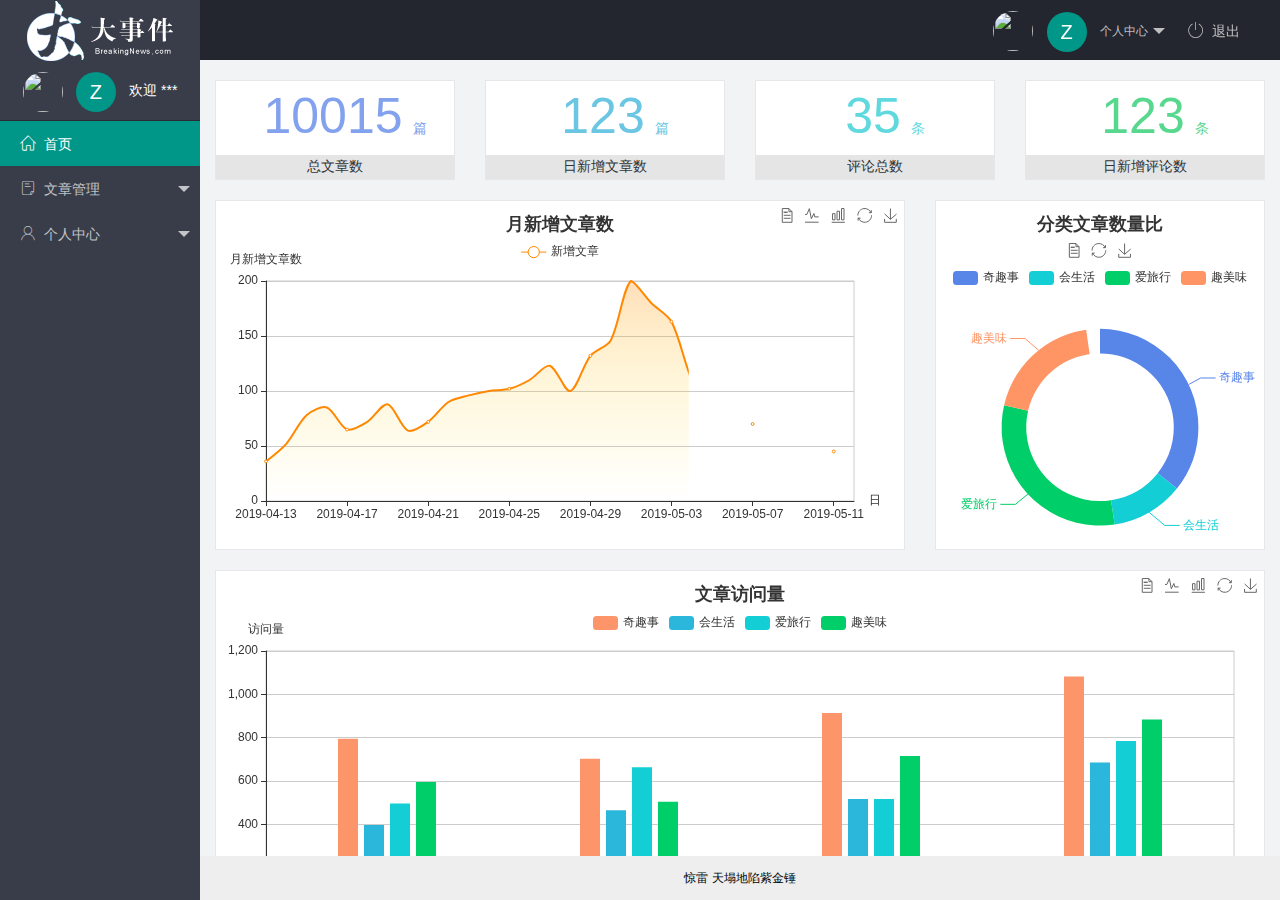
==== index.html @ b5c9e2c6 "完成了新功能" ====
<!DOCTYPE html>
<html lang="en">

<head>
    <meta charset="UTF-8" />
    <meta http-equiv="X-UA-Compatible" content="IE=edge" />
    <meta name="viewport" content="width=device-width, initial-scale=1.0" />
    <title>Document</title>
    <link rel="stylesheet" href="/assets/lib/layui/css/layui.css" />
    <link rel="stylesheet" href="/assets/fonts/iconfont.css">
    <link rel="stylesheet" href="/assets/css/index.css">
</head>

<body>
    <div class="layui-layout layui-layout-admin">
        <div class="layui-header">
            <div class="layui-logo layui-hide-xs layui-bg-black">
                <img src="/assets/images/logo.png" alt="" />
            </div>

            <ul class="layui-nav layui-layout-right">
                <li class="layui-nav-item layui-hide layui-show-md-inline-block">
                    <!-- 右侧导航栏上面头像 -->
                    <a href="javascript:;" class="userinfo">
                        <img src="http://t.cn/RCzsdCq" class="layui-nav-img" />
                        <span class="text-avatar">Z</span>
                        个人中心
                    </a>
                    <dl class="layui-nav-child">
                        <dd><a href="">基本资料</a></dd>
                        <dd><a href="">更换头像</a></dd>
                        <dd><a href="">重置密码</a></dd>
                    </dl>
                </li>
                <li class="layui-nav-item" lay-header-event="menuRight" lay-unselect>
                    <a href="javascript:;" id="btnLogout"><span class="iconfont icon-tuichu"></span>退出</a>
                </li>
            </ul>
        </div>

        <div class="layui-side layui-bg-black">
            <div class="layui-side-scroll">
                <!-- 左侧导航区域（可配合layui已有的垂直导航） -->
                <ul class="layui-nav layui-nav-tree" lay-shrink="all">
                    <!-- 左侧侧边栏上面头像 -->
                    <div class="userinfo">
                        <img src="http://t.cn/RCzsdCq" class="layui-nav-img" />
                        <span class="text-avatar">Z</span>
                        <span id="welcome">欢迎 ***</span>
                    </div>
                    <li class="layui-nav-item layui-this"><a href="/home/dashboard.html" target="fm"><span
                                class="iconfont icon-home"></span>首页</a></li>
                    <li class="layui-nav-item">
                        <a class="" href="javascript:;"><span class="iconfont icon-16"></span>文章管理</a>
                        <dl class="layui-nav-child">
                            <dd><a href="javascript:;"><i class="layui-icon layui-icon-app"></i>文章类别</a></dd>
                            <dd><a href="javascript:;"><i class="layui-icon layui-icon-app"></i>文章列表</a></dd>
                            <dd><a href="javascript:;"><i class="layui-icon layui-icon-app"></i>发布文章</a></dd>
                        </dl>
                    </li>
                    <li class="layui-nav-item">
                        <a href="javascript:;"><span class="iconfont icon-user"></span>个人中心</a>
                        <dl class="layui-nav-child">
                            <dd><a href="javascript:;"><i class="layui-icon layui-icon-app"></i>基本资料</a></dd>
                            <dd><a href="javascript:;"><i class="layui-icon layui-icon-app"></i>更换头像</a></dd>
                            <dd><a href="javascript:;"><i class="layui-icon layui-icon-app"></i>重置密码</a></dd>
                        </dl>
                    </li>
                </ul>
            </div>
        </div>

        <div class="layui-body">
            <!-- 内容主体区域 -->
            <iframe name="fm" src="/home/dashboard.html" frameborder="0"></iframe>
        </div>

        <div class="layui-footer">
            <!-- 底部固定区域 -->
            惊雷 天塌地陷紫金锤
        </div>
    </div>
    <script src="/assets/lib/layui/layui.all.js"></script>
    <script src="/assets/lib/jquery.js"></script>
    <script src="/assets/js/baseAPI.js"></script>
    <script src="/assets/js/index.js"></script>
</body>

</html>
---- assets/lib/layui/css/layui.css ----
/** layui-v2.5.5 MIT License By https://www.layui.com */
 .layui-inline,img{display:inline-block;vertical-align:middle}h1,h2,h3,h4,h5,h6{font-weight:400}.layui-edge,.layui-header,.layui-inline,.layui-main{position:relative}.layui-body,.layui-edge,.layui-elip{overflow:hidden}.layui-btn,.layui-edge,.layui-inline,img{vertical-align:middle}.layui-btn,.layui-disabled,.layui-icon,.layui-unselect{-moz-user-select:none;-webkit-user-select:none;-ms-user-select:none}.layui-elip,.layui-form-checkbox span,.layui-form-pane .layui-form-label{text-overflow:ellipsis;white-space:nowrap}.layui-breadcrumb,.layui-tree-btnGroup{visibility:hidden}blockquote,body,button,dd,div,dl,dt,form,h1,h2,h3,h4,h5,h6,input,li,ol,p,pre,td,textarea,th,ul{margin:0;padding:0;-webkit-tap-highlight-color:rgba(0,0,0,0)}a:active,a:hover{outline:0}img{border:none}li{list-style:none}table{border-collapse:collapse;border-spacing:0}h4,h5,h6{font-size:100%}button,input,optgroup,option,select,textarea{font-family:inherit;font-size:inherit;font-style:inherit;font-weight:inherit;outline:0}pre{white-space:pre-wrap;white-space:-moz-pre-wrap;white-space:-pre-wrap;white-space:-o-pre-wrap;word-wrap:break-word}body{line-height:24px;font:14px Helvetica Neue,Helvetica,PingFang SC,Tahoma,Arial,sans-serif}hr{height:1px;margin:10px 0;border:0;clear:both}a{color:#333;text-decoration:none}a:hover{color:#777}a cite{font-style:normal;*cursor:pointer}.layui-border-box,.layui-border-box *{box-sizing:border-box}.layui-box,.layui-box *{box-sizing:content-box}.layui-clear{clear:both;*zoom:1}.layui-clear:after{content:'\20';clear:both;*zoom:1;display:block;height:0}.layui-inline{*display:inline;*zoom:1}.layui-edge{display:inline-block;width:0;height:0;border-width:6px;border-style:dashed;border-color:transparent}.layui-edge-top{top:-4px;border-bottom-color:#999;border-bottom-style:solid}.layui-edge-right{border-left-color:#999;border-left-style:solid}.layui-edge-bottom{top:2px;border-top-color:#999;border-top-style:solid}.layui-edge-left{border-right-color:#999;border-right-style:solid}.layui-disabled,.layui-disabled:hover{color:#d2d2d2!important;cursor:not-allowed!important}.layui-circle{border-radius:100%}.layui-show{display:block!important}.layui-hide{display:none!important}@font-face{font-family:layui-icon;src:url(../font/iconfont.eot?v=250);src:url(../font/iconfont.eot?v=250#iefix) format('embedded-opentype'),url(../font/iconfont.woff2?v=250) format('woff2'),url(../font/iconfont.woff?v=250) format('woff'),url(../font/iconfont.ttf?v=250) format('truetype'),url(../font/iconfont.svg?v=250#layui-icon) format('svg')}.layui-icon{font-family:layui-icon!important;font-size:16px;font-style:normal;-webkit-font-smoothing:antialiased;-moz-osx-font-smoothing:grayscale}.layui-icon-reply-fill:before{content:"\e611"}.layui-icon-set-fill:before{content:"\e614"}.layui-icon-menu-fill:before{content:"\e60f"}.layui-icon-search:before{content:"\e615"}.layui-icon-share:before{content:"\e641"}.layui-icon-set-sm:before{content:"\e620"}.layui-icon-engine:before{content:"\e628"}.layui-icon-close:before{content:"\1006"}.layui-icon-close-fill:before{content:"\1007"}.layui-icon-chart-screen:before{content:"\e629"}.layui-icon-star:before{content:"\e600"}.layui-icon-circle-dot:before{content:"\e617"}.layui-icon-chat:before{content:"\e606"}.layui-icon-release:before{content:"\e609"}.layui-icon-list:before{content:"\e60a"}.layui-icon-chart:before{content:"\e62c"}.layui-icon-ok-circle:before{content:"\1005"}.layui-icon-layim-theme:before{content:"\e61b"}.layui-icon-table:before{content:"\e62d"}.layui-icon-right:before{content:"\e602"}.layui-icon-left:before{content:"\e603"}.layui-icon-cart-simple:before{content:"\e698"}.layui-icon-face-cry:before{content:"\e69c"}.layui-icon-face-smile:before{content:"\e6af"}.layui-icon-survey:before{content:"\e6b2"}.layui-icon-tree:before{content:"\e62e"}.layui-icon-upload-circle:before{content:"\e62f"}.layui-icon-add-circle:before{content:"\e61f"}.layui-icon-download-circle:before{content:"\e601"}.layui-icon-templeate-1:before{content:"\e630"}.layui-icon-util:before{content:"\e631"}.layui-icon-face-surprised:before{content:"\e664"}.layui-icon-edit:before{content:"\e642"}.layui-icon-speaker:before{content:"\e645"}.layui-icon-down:before{content:"\e61a"}.layui-icon-file:before{content:"\e621"}.layui-icon-layouts:before{content:"\e632"}.layui-icon-rate-half:before{content:"\e6c9"}.layui-icon-add-circle-fine:before{content:"\e608"}.layui-icon-prev-circle:before{content:"\e633"}.layui-icon-read:before{content:"\e705"}.layui-icon-404:before{content:"\e61c"}.layui-icon-carousel:before{content:"\e634"}.layui-icon-help:before{content:"\e607"}.layui-icon-code-circle:before{content:"\e635"}.layui-icon-water:before{content:"\e636"}.layui-icon-username:before{content:"\e66f"}.layui-icon-find-fill:before{content:"\e670"}.layui-icon-about:before{content:"\e60b"}.layui-icon-location:before{content:"\e715"}.layui-icon-up:before{content:"\e619"}.layui-icon-pause:before{content:"\e651"}.layui-icon-date:before{content:"\e637"}.layui-icon-layim-uploadfile:before{content:"\e61d"}.layui-icon-delete:before{content:"\e640"}.layui-icon-play:before{content:"\e652"}.layui-icon-top:before{content:"\e604"}.layui-icon-friends:before{content:"\e612"}.layui-icon-refresh-3:before{content:"\e9aa"}.layui-icon-ok:before{content:"\e605"}.layui-icon-layer:before{content:"\e638"}.layui-icon-face-smile-fine:before{content:"\e60c"}.layui-icon-dollar:before{content:"\e659"}.layui-icon-group:before{content:"\e613"}.layui-icon-layim-download:before{content:"\e61e"}.layui-icon-picture-fine:before{content:"\e60d"}.layui-icon-link:before{content:"\e64c"}.layui-icon-diamond:before{content:"\e735"}.layui-icon-log:before{content:"\e60e"}.layui-icon-rate-solid:before{content:"\e67a"}.layui-icon-fonts-del:before{content:"\e64f"}.layui-icon-unlink:before{content:"\e64d"}.layui-icon-fonts-clear:before{content:"\e639"}.layui-icon-triangle-r:before{content:"\e623"}.layui-icon-circle:before{content:"\e63f"}.layui-icon-radio:before{content:"\e643"}.layui-icon-align-center:before{content:"\e647"}.layui-icon-align-right:before{content:"\e648"}.layui-icon-align-left:before{content:"\e649"}.layui-icon-loading-1:before{content:"\e63e"}.layui-icon-return:before{content:"\e65c"}.layui-icon-fonts-strong:before{content:"\e62b"}.layui-icon-upload:before{content:"\e67c"}.layui-icon-dialogue:before{content:"\e63a"}.layui-icon-video:before{content:"\e6ed"}.layui-icon-headset:before{content:"\e6fc"}.layui-icon-cellphone-fine:before{content:"\e63b"}.layui-icon-add-1:before{content:"\e654"}.layui-icon-face-smile-b:before{content:"\e650"}.layui-icon-fonts-html:before{content:"\e64b"}.layui-icon-form:before{content:"\e63c"}.layui-icon-cart:before{content:"\e657"}.layui-icon-camera-fill:before{content:"\e65d"}.layui-icon-tabs:before{content:"\e62a"}.layui-icon-fonts-code:before{content:"\e64e"}.layui-icon-fire:before{content:"\e756"}.layui-icon-set:before{content:"\e716"}.layui-icon-fonts-u:before{content:"\e646"}.layui-icon-triangle-d:before{content:"\e625"}.layui-icon-tips:before{content:"\e702"}.layui-icon-picture:before{content:"\e64a"}.layui-icon-more-vertical:before{content:"\e671"}.layui-icon-flag:before{content:"\e66c"}.layui-icon-loading:before{content:"\e63d"}.layui-icon-fonts-i:before{content:"\e644"}.layui-icon-refresh-1:before{content:"\e666"}.layui-icon-rmb:before{content:"\e65e"}.layui-icon-home:before{content:"\e68e"}.layui-icon-user:before{content:"\e770"}.layui-icon-notice:before{content:"\e667"}.layui-icon-login-weibo:before{content:"\e675"}.layui-icon-voice:before{content:"\e688"}.layui-icon-upload-drag:before{content:"\e681"}.layui-icon-login-qq:before{content:"\e676"}.layui-icon-snowflake:before{content:"\e6b1"}.layui-icon-file-b:before{content:"\e655"}.layui-icon-template:before{content:"\e663"}.layui-icon-auz:before{content:"\e672"}.layui-icon-console:before{content:"\e665"}.layui-icon-app:before{content:"\e653"}.layui-icon-prev:before{content:"\e65a"}.layui-icon-website:before{content:"\e7ae"}.layui-icon-next:before{content:"\e65b"}.layui-icon-component:before{content:"\e857"}.layui-icon-more:before{content:"\e65f"}.layui-icon-login-wechat:before{content:"\e677"}.layui-icon-shrink-right:before{content:"\e668"}.layui-icon-spread-left:before{content:"\e66b"}.layui-icon-camera:before{content:"\e660"}.layui-icon-note:before{content:"\e66e"}.layui-icon-refresh:before{content:"\e669"}.layui-icon-female:before{content:"\e661"}.layui-icon-male:before{content:"\e662"}.layui-icon-password:before{content:"\e673"}.layui-icon-senior:before{content:"\e674"}.layui-icon-theme:before{content:"\e66a"}.layui-icon-tread:before{content:"\e6c5"}.layui-icon-praise:before{content:"\e6c6"}.layui-icon-star-fill:before{content:"\e658"}.layui-icon-rate:before{content:"\e67b"}.layui-icon-template-1:before{content:"\e656"}.layui-icon-vercode:before{content:"\e679"}.layui-icon-cellphone:before{content:"\e678"}.layui-icon-screen-full:before{content:"\e622"}.layui-icon-screen-restore:before{content:"\e758"}.layui-icon-cols:before{content:"\e610"}.layui-icon-export:before{content:"\e67d"}.layui-icon-print:before{content:"\e66d"}.layui-icon-slider:before{content:"\e714"}.layui-icon-addition:before{content:"\e624"}.layui-icon-subtraction:before{content:"\e67e"}.layui-icon-service:before{content:"\e626"}.layui-icon-transfer:before{content:"\e691"}.layui-main{width:1140px;margin:0 auto}.layui-header{z-index:1000;height:60px}.layui-header a:hover{transition:all .5s;-webkit-transition:all .5s}.layui-side{position:fixed;left:0;top:0;bottom:0;z-index:999;width:200px;overflow-x:hidden}.layui-side-scroll{position:relative;width:220px;height:100%;overflow-x:hidden}.layui-body{position:absolute;left:200px;right:0;top:0;bottom:0;z-index:998;width:auto;overflow-y:auto;box-sizing:border-box}.layui-layout-body{overflow:hidden}.layui-layout-admin .layui-header{background-color:#23262E}.layui-layout-admin .layui-side{top:60px;width:200px;overflow-x:hidden}.layui-layout-admin .layui-body{position:fixed;top:60px;bottom:44px}.layui-layout-admin .layui-main{width:auto;margin:0 15px}.layui-layout-admin .layui-footer{position:fixed;left:200px;right:0;bottom:0;height:44px;line-height:44px;padding:0 15px;background-color:#eee}.layui-layout-admin .layui-logo{position:absolute;left:0;top:0;width:200px;height:100%;line-height:60px;text-align:center;color:#009688;font-size:16px}.layui-layout-admin .layui-header .layui-nav{background:0 0}.layui-layout-left{position:absolute!important;left:200px;top:0}.layui-layout-right{position:absolute!important;right:0;top:0}.layui-container{position:relative;margin:0 auto;padding:0 15px;box-sizing:border-box}.layui-fluid{position:relative;margin:0 auto;padding:0 15px}.layui-row:after,.layui-row:before{content:'';display:block;clear:both}.layui-col-lg1,.layui-col-lg10,.layui-col-lg11,.layui-col-lg12,.layui-col-lg2,.layui-col-lg3,.layui-col-lg4,.layui-col-lg5,.layui-col-lg6,.layui-col-lg7,.layui-col-lg8,.layui-col-lg9,.layui-col-md1,.layui-col-md10,.layui-col-md11,.layui-col-md12,.layui-col-md2,.layui-col-md3,.layui-col-md4,.layui-col-md5,.layui-col-md6,.layui-col-md7,.layui-col-md8,.layui-col-md9,.layui-col-sm1,.layui-col-sm10,.layui-col-sm11,.layui-col-sm12,.layui-col-sm2,.layui-col-sm3,.layui-col-sm4,.layui-col-sm5,.layui-col-sm6,.layui-col-sm7,.layui-col-sm8,.layui-col-sm9,.layui-col-xs1,.layui-col-xs10,.layui-col-xs11,.layui-col-xs12,.layui-col-xs2,.layui-col-xs3,.layui-col-xs4,.layui-col-xs5,.layui-col-xs6,.layui-col-xs7,.layui-col-xs8,.layui-col-xs9{position:relative;display:block;box-sizing:border-box}.layui-col-xs1,.layui-col-xs10,.layui-col-xs11,.layui-col-xs12,.layui-col-xs2,.layui-col-xs3,.layui-col-xs4,.layui-col-xs5,.layui-col-xs6,.layui-col-xs7,.layui-col-xs8,.layui-col-xs9{float:left}.layui-col-xs1{width:8.33333333%}.layui-col-xs2{width:16.66666667%}.layui-col-xs3{width:25%}.layui-col-xs4{width:33.33333333%}.layui-col-xs5{width:41.66666667%}.layui-col-xs6{width:50%}.layui-col-xs7{width:58.33333333%}.layui-col-xs8{width:66.66666667%}.layui-col-xs9{width:75%}.layui-col-xs10{width:83.33333333%}.layui-col-xs11{width:91.66666667%}.layui-col-xs12{width:100%}.layui-col-xs-offset1{margin-left:8.33333333%}.layui-col-xs-offset2{margin-left:16.66666667%}.layui-col-xs-offset3{margin-left:25%}.layui-col-xs-offset4{margin-left:33.33333333%}.layui-col-xs-offset5{margin-left:41.66666667%}.layui-col-xs-offset6{margin-left:50%}.layui-col-xs-offset7{margin-left:58.33333333%}.layui-col-xs-offset8{margin-left:66.66666667%}.layui-col-xs-offset9{margin-left:75%}.layui-col-xs-offset10{margin-left:83.33333333%}.layui-col-xs-offset11{margin-left:91.66666667%}.layui-col-xs-offset12{margin-left:100%}@media screen and (max-width:768px){.layui-hide-xs{display:none!important}.layui-show-xs-block{display:block!important}.layui-show-xs-inline{display:inline!important}.layui-show-xs-inline-block{display:inline-block!important}}@media screen and (min-width:768px){.layui-container{width:750px}.layui-hide-sm{display:none!important}.layui-show-sm-block{display:block!important}.layui-show-sm-inline{display:inline!important}.layui-show-sm-inline-block{display:inline-block!important}.layui-col-sm1,.layui-col-sm10,.layui-col-sm11,.layui-col-sm12,.layui-col-sm2,.layui-col-sm3,.layui-col-sm4,.layui-col-sm5,.layui-col-sm6,.layui-col-sm7,.layui-col-sm8,.layui-col-sm9{float:left}.layui-col-sm1{width:8.33333333%}.layui-col-sm2{width:16.66666667%}.layui-col-sm3{width:25%}.layui-col-sm4{width:33.33333333%}.layui-col-sm5{width:41.66666667%}.layui-col-sm6{width:50%}.layui-col-sm7{width:58.33333333%}.layui-col-sm8{width:66.66666667%}.layui-col-sm9{width:75%}.layui-col-sm10{width:83.33333333%}.layui-col-sm11{width:91.66666667%}.layui-col-sm12{width:100%}.layui-col-sm-offset1{margin-left:8.33333333%}.layui-col-sm-offset2{margin-left:16.66666667%}.layui-col-sm-offset3{margin-left:25%}.layui-col-sm-offset4{margin-left:33.33333333%}.layui-col-sm-offset5{margin-left:41.66666667%}.layui-col-sm-offset6{margin-left:50%}.layui-col-sm-offset7{margin-left:58.33333333%}.layui-col-sm-offset8{margin-left:66.66666667%}.layui-col-sm-offset9{margin-left:75%}.layui-col-sm-offset10{margin-left:83.33333333%}.layui-col-sm-offset11{margin-left:91.66666667%}.layui-col-sm-offset12{margin-left:100%}}@media screen and (min-width:992px){.layui-container{width:970px}.layui-hide-md{display:none!important}.layui-show-md-block{display:block!important}.layui-show-md-inline{display:inline!important}.layui-show-md-inline-block{display:inline-block!important}.layui-col-md1,.layui-col-md10,.layui-col-md11,.layui-col-md12,.layui-col-md2,.layui-col-md3,.layui-col-md4,.layui-col-md5,.layui-col-md6,.layui-col-md7,.layui-col-md8,.layui-col-md9{float:left}.layui-col-md1{width:8.33333333%}.layui-col-md2{width:16.66666667%}.layui-col-md3{width:25%}.layui-col-md4{width:33.33333333%}.layui-col-md5{width:41.66666667%}.layui-col-md6{width:50%}.layui-col-md7{width:58.33333333%}.layui-col-md8{width:66.66666667%}.layui-col-md9{width:75%}.layui-col-md10{width:83.33333333%}.layui-col-md11{width:91.66666667%}.layui-col-md12{width:100%}.layui-col-md-offset1{margin-left:8.33333333%}.layui-col-md-offset2{margin-left:16.66666667%}.layui-col-md-offset3{margin-left:25%}.layui-col-md-offset4{margin-left:33.33333333%}.layui-col-md-offset5{margin-left:41.66666667%}.layui-col-md-offset6{margin-left:50%}.layui-col-md-offset7{margin-left:58.33333333%}.layui-col-md-offset8{margin-left:66.66666667%}.layui-col-md-offset9{margin-left:75%}.layui-col-md-offset10{margin-left:83.33333333%}.layui-col-md-offset11{margin-left:91.66666667%}.layui-col-md-offset12{margin-left:100%}}@media screen and (min-width:1200px){.layui-container{width:1170px}.layui-hide-lg{display:none!important}.layui-show-lg-block{display:block!important}.layui-show-lg-inline{display:inline!important}.layui-show-lg-inline-block{display:inline-block!important}.layui-col-lg1,.layui-col-lg10,.layui-col-lg11,.layui-col-lg12,.layui-col-lg2,.layui-col-lg3,.layui-col-lg4,.layui-col-lg5,.layui-col-lg6,.layui-col-lg7,.layui-col-lg8,.layui-col-lg9{float:left}.layui-col-lg1{width:8.33333333%}.layui-col-lg2{width:16.66666667%}.layui-col-lg3{width:25%}.layui-col-lg4{width:33.33333333%}.layui-col-lg5{width:41.66666667%}.layui-col-lg6{width:50%}.layui-col-lg7{width:58.33333333%}.layui-col-lg8{width:66.66666667%}.layui-col-lg9{width:75%}.layui-col-lg10{width:83.33333333%}.layui-col-lg11{width:91.66666667%}.layui-col-lg12{width:100%}.layui-col-lg-offset1{margin-left:8.33333333%}.layui-col-lg-offset2{margin-left:16.66666667%}.layui-col-lg-offset3{margin-left:25%}.layui-col-lg-offset4{margin-left:33.33333333%}.layui-col-lg-offset5{margin-left:41.66666667%}.layui-col-lg-offset6{margin-left:50%}.layui-col-lg-offset7{margin-left:58.33333333%}.layui-col-lg-offset8{margin-left:66.66666667%}.layui-col-lg-offset9{margin-left:75%}.layui-col-lg-offset10{margin-left:83.33333333%}.layui-col-lg-offset11{margin-left:91.66666667%}.layui-col-lg-offset12{margin-left:100%}}.layui-col-space1{margin:-.5px}.layui-col-space1>*{padding:.5px}.layui-col-space3{margin:-1.5px}.layui-col-space3>*{padding:1.5px}.layui-col-space5{margin:-2.5px}.layui-col-space5>*{padding:2.5px}.layui-col-space8{margin:-3.5px}.layui-col-space8>*{padding:3.5px}.layui-col-space10{margin:-5px}.layui-col-space10>*{padding:5px}.layui-col-space12{margin:-6px}.layui-col-space12>*{padding:6px}.layui-col-space15{margin:-7.5px}.layui-col-space15>*{padding:7.5px}.layui-col-space18{margin:-9px}.layui-col-space18>*{padding:9px}.layui-col-space20{margin:-10px}.layui-col-space20>*{padding:10px}.layui-col-space22{margin:-11px}.layui-col-space22>*{padding:11px}.layui-col-space25{margin:-12.5px}.layui-col-space25>*{padding:12.5px}.layui-col-space30{margin:-15px}.layui-col-space30>*{padding:15px}.layui-btn,.layui-input,.layui-select,.layui-textarea,.layui-upload-button{outline:0;-webkit-appearance:none;transition:all .3s;-webkit-transition:all .3s;box-sizing:border-box}.layui-elem-quote{margin-bottom:10px;padding:15px;line-height:22px;border-left:5px solid #009688;border-radius:0 2px 2px 0;background-color:#f2f2f2}.layui-quote-nm{border-style:solid;border-width:1px 1px 1px 5px;background:0 0}.layui-elem-field{margin-bottom:10px;padding:0;border-width:1px;border-style:solid}.layui-elem-field legend{margin-left:20px;padding:0 10px;font-size:20px;font-weight:300}.layui-field-title{margin:10px 0 20px;border-width:1px 0 0}.layui-field-box{padding:10px 15px}.layui-field-title .layui-field-box{padding:10px 0}.layui-progress{position:relative;height:6px;border-radius:20px;background-color:#e2e2e2}.layui-progress-bar{position:absolute;left:0;top:0;width:0;max-width:100%;height:6px;border-radius:20px;text-align:right;background-color:#5FB878;transition:all .3s;-webkit-transition:all .3s}.layui-progress-big,.layui-progress-big .layui-progress-bar{height:18px;line-height:18px}.layui-progress-text{position:relative;top:-20px;line-height:18px;font-size:12px;color:#666}.layui-progress-big .layui-progress-text{position:static;padding:0 10px;color:#fff}.layui-collapse{border-width:1px;border-style:solid;border-radius:2px}.layui-colla-content,.layui-colla-item{border-top-width:1px;border-top-style:solid}.layui-colla-item:first-child{border-top:none}.layui-colla-title{position:relative;height:42px;line-height:42px;padding:0 15px 0 35px;color:#333;background-color:#f2f2f2;cursor:pointer;font-size:14px;overflow:hidden}.layui-colla-content{display:none;padding:10px 15px;line-height:22px;color:#666}.layui-colla-icon{position:absolute;left:15px;top:0;font-size:14px}.layui-card{margin-bottom:15px;border-radius:2px;background-color:#fff;box-shadow:0 1px 2px 0 rgba(0,0,0,.05)}.layui-card:last-child{margin-bottom:0}.layui-card-header{position:relative;height:42px;line-height:42px;padding:0 15px;border-bottom:1px solid #f6f6f6;color:#333;border-radius:2px 2px 0 0;font-size:14px}.layui-bg-black,.layui-bg-blue,.layui-bg-cyan,.layui-bg-green,.layui-bg-orange,.layui-bg-red{color:#fff!important}.layui-card-body{position:relative;padding:10px 15px;line-height:24px}.layui-card-body[pad15]{padding:15px}.layui-card-body[pad20]{padding:20px}.layui-card-body .layui-table{margin:5px 0}.layui-card .layui-tab{margin:0}.layui-panel-window{position:relative;padding:15px;border-radius:0;border-top:5px solid #E6E6E6;background-color:#fff}.layui-auxiliar-moving{position:fixed;left:0;right:0;top:0;bottom:0;width:100%;height:100%;background:0 0;z-index:9999999999}.layui-form-label,.layui-form-mid,.layui-form-select,.layui-input-block,.layui-input-inline,.layui-textarea{position:relative}.layui-bg-red{background-color:#FF5722!important}.layui-bg-orange{background-color:#FFB800!important}.layui-bg-green{background-color:#009688!important}.layui-bg-cyan{background-color:#2F4056!important}.layui-bg-blue{background-color:#1E9FFF!important}.layui-bg-black{background-color:#393D49!important}.layui-bg-gray{background-color:#eee!important;color:#666!important}.layui-badge-rim,.layui-colla-content,.layui-colla-item,.layui-collapse,.layui-elem-field,.layui-form-pane .layui-form-item[pane],.layui-form-pane .layui-form-label,.layui-input,.layui-layedit,.layui-layedit-tool,.layui-quote-nm,.layui-select,.layui-tab-bar,.layui-tab-card,.layui-tab-title,.layui-tab-title .layui-this:after,.layui-textarea{border-color:#e6e6e6}.layui-timeline-item:before,hr{background-color:#e6e6e6}.layui-text{line-height:22px;font-size:14px;color:#666}.layui-text h1,.layui-text h2,.layui-text h3{font-weight:500;color:#333}.layui-text h1{font-size:30px}.layui-text h2{font-size:24px}.layui-text h3{font-size:18px}.layui-text a:not(.layui-btn){color:#01AAED}.layui-text a:not(.layui-btn):hover{text-decoration:underline}.layui-text ul{padding:5px 0 5px 15px}.layui-text ul li{margin-top:5px;list-style-type:disc}.layui-text em,.layui-word-aux{color:#999!important;padding:0 5px!important}.layui-btn{display:inline-block;height:38px;line-height:38px;padding:0 18px;background-color:#009688;color:#fff;white-space:nowrap;text-align:center;font-size:14px;border:none;border-radius:2px;cursor:pointer}.layui-btn:hover{opacity:.8;filter:alpha(opacity=80);color:#fff}.layui-btn:active{opacity:1;filter:alpha(opacity=100)}.layui-btn+.layui-btn{margin-left:10px}.layui-btn-container{font-size:0}.layui-btn-container .layui-btn{margin-right:10px;margin-bottom:10px}.layui-btn-container .layui-btn+.layui-btn{margin-left:0}.layui-table .layui-btn-container .layui-btn{margin-bottom:9px}.layui-btn-radius{border-radius:100px}.layui-btn .layui-icon{margin-right:3px;font-size:18px;vertical-align:bottom;vertical-align:middle\9}.layui-btn-primary{border:1px solid #C9C9C9;background-color:#fff;color:#555}.layui-btn-primary:hover{border-color:#009688;color:#333}.layui-btn-normal{background-color:#1E9FFF}.layui-btn-warm{background-color:#FFB800}.layui-btn-danger{background-color:#FF5722}.layui-btn-checked{background-color:#5FB878}.layui-btn-disabled,.layui-btn-disabled:active,.layui-btn-disabled:hover{border:1px solid #e6e6e6;background-color:#FBFBFB;color:#C9C9C9;cursor:not-allowed;opacity:1}.layui-btn-lg{height:44px;line-height:44px;padding:0 25px;font-size:16px}.layui-btn-sm{height:30px;line-height:30px;padding:0 10px;font-size:12px}.layui-btn-sm i{font-size:16px!important}.layui-btn-xs{height:22px;line-height:22px;padding:0 5px;font-size:12px}.layui-btn-xs i{font-size:14px!important}.layui-btn-group{display:inline-block;vertical-align:middle;font-size:0}.layui-btn-group .layui-btn{margin-left:0!important;margin-right:0!important;border-left:1px solid rgba(255,255,255,.5);border-radius:0}.layui-btn-group .layui-btn-primary{border-left:none}.layui-btn-group .layui-btn-primary:hover{border-color:#C9C9C9;color:#009688}.layui-btn-group .layui-btn:first-child{border-left:none;border-radius:2px 0 0 2px}.layui-btn-group .layui-btn-primary:first-child{border-left:1px solid #c9c9c9}.layui-btn-group .layui-btn:last-child{border-radius:0 2px 2px 0}.layui-btn-group .layui-btn+.layui-btn{margin-left:0}.layui-btn-group+.layui-btn-group{margin-left:10px}.layui-btn-fluid{width:100%}.layui-input,.layui-select,.layui-textarea{height:38px;line-height:1.3;line-height:38px\9;border-width:1px;border-style:solid;background-color:#fff;border-radius:2px}.layui-input::-webkit-input-placeholder,.layui-select::-webkit-input-placeholder,.layui-textarea::-webkit-input-placeholder{line-height:1.3}.layui-input,.layui-textarea{display:block;width:100%;padding-left:10px}.layui-input:hover,.layui-textarea:hover{border-color:#D2D2D2!important}.layui-input:focus,.layui-textarea:focus{border-color:#C9C9C9!important}.layui-textarea{min-height:100px;height:auto;line-height:20px;padding:6px 10px;resize:vertical}.layui-select{padding:0 10px}.layui-form input[type=checkbox],.layui-form input[type=radio],.layui-form select{display:none}.layui-form [lay-ignore]{display:initial}.layui-form-item{margin-bottom:15px;clear:both;*zoom:1}.layui-form-item:after{content:'\20';clear:both;*zoom:1;display:block;height:0}.layui-form-label{float:left;display:block;padding:9px 15px;width:80px;font-weight:400;line-height:20px;text-align:right}.layui-form-label-col{display:block;float:none;padding:9px 0;line-height:20px;text-align:left}.layui-form-item .layui-inline{margin-bottom:5px;margin-right:10px}.layui-input-block{margin-left:110px;min-height:36px}.layui-input-inline{display:inline-block;vertical-align:middle}.layui-form-item .layui-input-inline{float:left;width:190px;margin-right:10px}.layui-form-text .layui-input-inline{width:auto}.layui-form-mid{float:left;display:block;padding:9px 0!important;line-height:20px;margin-right:10px}.layui-form-danger+.layui-form-select .layui-input,.layui-form-danger:focus{border-color:#FF5722!important}.layui-form-select .layui-input{padding-right:30px;cursor:pointer}.layui-form-select .layui-edge{position:absolute;right:10px;top:50%;margin-top:-3px;cursor:pointer;border-width:6px;border-top-color:#c2c2c2;border-top-style:solid;transition:all .3s;-webkit-transition:all .3s}.layui-form-select dl{display:none;position:absolute;left:0;top:42px;padding:5px 0;z-index:899;min-width:100%;border:1px solid #d2d2d2;max-height:300px;overflow-y:auto;background-color:#fff;border-radius:2px;box-shadow:0 2px 4px rgba(0,0,0,.12);box-sizing:border-box}.layui-form-select dl dd,.layui-form-select dl dt{padding:0 10px;line-height:36px;white-space:nowrap;overflow:hidden;text-overflow:ellipsis}.layui-form-select dl dt{font-size:12px;color:#999}.layui-form-select dl dd{cursor:pointer}.layui-form-select dl dd:hover{background-color:#f2f2f2;-webkit-transition:.5s all;transition:.5s all}.layui-form-select .layui-select-group dd{padding-left:20px}.layui-form-select dl dd.layui-select-tips{padding-left:10px!important;color:#999}.layui-form-select dl dd.layui-this{background-color:#5FB878;color:#fff}.layui-form-checkbox,.layui-form-select dl dd.layui-disabled{background-color:#fff}.layui-form-selected dl{display:block}.layui-form-checkbox,.layui-form-checkbox *,.layui-form-switch{display:inline-block;vertical-align:middle}.layui-form-selected .layui-edge{margin-top:-9px;-webkit-transform:rotate(180deg);transform:rotate(180deg);margin-top:-3px\9}:root .layui-form-selected .layui-edge{margin-top:-9px\0/IE9}.layui-form-selectup dl{top:auto;bottom:42px}.layui-select-none{margin:5px 0;text-align:center;color:#999}.layui-select-disabled .layui-disabled{border-color:#eee!important}.layui-select-disabled .layui-edge{border-top-color:#d2d2d2}.layui-form-checkbox{position:relative;height:30px;line-height:30px;margin-right:10px;padding-right:30px;cursor:pointer;font-size:0;-webkit-transition:.1s linear;transition:.1s linear;box-sizing:border-box}.layui-form-checkbox span{padding:0 10px;height:100%;font-size:14px;border-radius:2px 0 0 2px;background-color:#d2d2d2;color:#fff;overflow:hidden}.layui-form-checkbox:hover span{background-color:#c2c2c2}.layui-form-checkbox i{position:absolute;right:0;top:0;width:30px;height:28px;border:1px solid #d2d2d2;border-left:none;border-radius:0 2px 2px 0;color:#fff;font-size:20px;text-align:center}.layui-form-checkbox:hover i{border-color:#c2c2c2;color:#c2c2c2}.layui-form-checked,.layui-form-checked:hover{border-color:#5FB878}.layui-form-checked span,.layui-form-checked:hover span{background-color:#5FB878}.layui-form-checked i,.layui-form-checked:hover i{color:#5FB878}.layui-form-item .layui-form-checkbox{margin-top:4px}.layui-form-checkbox[lay-skin=primary]{height:auto!important;line-height:normal!important;min-width:18px;min-height:18px;border:none!important;margin-right:0;padding-left:28px;padding-right:0;background:0 0}.layui-form-checkbox[lay-skin=primary] span{padding-left:0;padding-right:15px;line-height:18px;background:0 0;color:#666}.layui-form-checkbox[lay-skin=primary] i{right:auto;left:0;width:16px;height:16px;line-height:16px;border:1px solid #d2d2d2;font-size:12px;border-radius:2px;background-color:#fff;-webkit-transition:.1s linear;transition:.1s linear}.layui-form-checkbox[lay-skin=primary]:hover i{border-color:#5FB878;color:#fff}.layui-form-checked[lay-skin=primary] i{border-color:#5FB878!important;background-color:#5FB878;color:#fff}.layui-checkbox-disbaled[lay-skin=primary] span{background:0 0!important;color:#c2c2c2}.layui-checkbox-disbaled[lay-skin=primary]:hover i{border-color:#d2d2d2}.layui-form-item .layui-form-checkbox[lay-skin=primary]{margin-top:10px}.layui-form-switch{position:relative;height:22px;line-height:22px;min-width:35px;padding:0 5px;margin-top:8px;border:1px solid #d2d2d2;border-radius:20px;cursor:pointer;background-color:#fff;-webkit-transition:.1s linear;transition:.1s linear}.layui-form-switch i{position:absolute;left:5px;top:3px;width:16px;height:16px;border-radius:20px;background-color:#d2d2d2;-webkit-transition:.1s linear;transition:.1s linear}.layui-form-switch em{position:relative;top:0;width:25px;margin-left:21px;padding:0!important;text-align:center!important;color:#999!important;font-style:normal!important;font-size:12px}.layui-form-onswitch{border-color:#5FB878;background-color:#5FB878}.layui-checkbox-disbaled,.layui-checkbox-disbaled i{border-color:#e2e2e2!important}.layui-form-onswitch i{left:100%;margin-left:-21px;background-color:#fff}.layui-form-onswitch em{margin-left:5px;margin-right:21px;color:#fff!important}.layui-checkbox-disbaled span{background-color:#e2e2e2!important}.layui-checkbox-disbaled:hover i{color:#fff!important}[lay-radio]{display:none}.layui-form-radio,.layui-form-radio *{display:inline-block;vertical-align:middle}.layui-form-radio{line-height:28px;margin:6px 10px 0 0;padding-right:10px;cursor:pointer;font-size:0}.layui-form-radio *{font-size:14px}.layui-form-radio>i{margin-right:8px;font-size:22px;color:#c2c2c2}.layui-form-radio>i:hover,.layui-form-radioed>i{color:#5FB878}.layui-radio-disbaled>i{color:#e2e2e2!important}.layui-form-pane .layui-form-label{width:110px;padding:8px 15px;height:38px;line-height:20px;border-width:1px;border-style:solid;border-radius:2px 0 0 2px;text-align:center;background-color:#FBFBFB;overflow:hidden;box-sizing:border-box}.layui-form-pane .layui-input-inline{margin-left:-1px}.layui-form-pane .layui-input-block{margin-left:110px;left:-1px}.layui-form-pane .layui-input{border-radius:0 2px 2px 0}.layui-form-pane .layui-form-text .layui-form-label{float:none;width:100%;border-radius:2px;box-sizing:border-box;text-align:left}.layui-form-pane .layui-form-text .layui-input-inline{display:block;margin:0;top:-1px;clear:both}.layui-form-pane .layui-form-text .layui-input-block{margin:0;left:0;top:-1px}.layui-form-pane .layui-form-text .layui-textarea{min-height:100px;border-radius:0 0 2px 2px}.layui-form-pane .layui-form-checkbox{margin:4px 0 4px 10px}.layui-form-pane .layui-form-radio,.layui-form-pane .layui-form-switch{margin-top:6px;margin-left:10px}.layui-form-pane .layui-form-item[pane]{position:relative;border-width:1px;border-style:solid}.layui-form-pane .layui-form-item[pane] .layui-form-label{position:absolute;left:0;top:0;height:100%;border-width:0 1px 0 0}.layui-form-pane .layui-form-item[pane] .layui-input-inline{margin-left:110px}@media screen and (max-width:450px){.layui-form-item .layui-form-label{text-overflow:ellipsis;overflow:hidden;white-space:nowrap}.layui-form-item .layui-inline{display:block;margin-right:0;margin-bottom:20px;clear:both}.layui-form-item .layui-inline:after{content:'\20';clear:both;display:block;height:0}.layui-form-item .layui-input-inline{display:block;float:none;left:-3px;width:auto;margin:0 0 10px 112px}.layui-form-item .layui-input-inline+.layui-form-mid{margin-left:110px;top:-5px;padding:0}.layui-form-item .layui-form-checkbox{margin-right:5px;margin-bottom:5px}}.layui-layedit{border-width:1px;border-style:solid;border-radius:2px}.layui-layedit-tool{padding:3px 5px;border-bottom-width:1px;border-bottom-style:solid;font-size:0}.layedit-tool-fixed{position:fixed;top:0;border-top:1px solid #e2e2e2}.layui-layedit-tool .layedit-tool-mid,.layui-layedit-tool .layui-icon{display:inline-block;vertical-align:middle;text-align:center;font-size:14px}.layui-layedit-tool .layui-icon{position:relative;width:32px;height:30px;line-height:30px;margin:3px 5px;color:#777;cursor:pointer;border-radius:2px}.layui-layedit-tool .layui-icon:hover{color:#393D49}.layui-layedit-tool .layui-icon:active{color:#000}.layui-layedit-tool .layedit-tool-active{background-color:#e2e2e2;color:#000}.layui-layedit-tool .layui-disabled,.layui-layedit-tool .layui-disabled:hover{color:#d2d2d2;cursor:not-allowed}.layui-layedit-tool .layedit-tool-mid{width:1px;height:18px;margin:0 10px;background-color:#d2d2d2}.layedit-tool-html{width:50px!important;font-size:30px!important}.layedit-tool-b,.layedit-tool-code,.layedit-tool-help{font-size:16px!important}.layedit-tool-d,.layedit-tool-face,.layedit-tool-image,.layedit-tool-unlink{font-size:18px!important}.layedit-tool-image input{position:absolute;font-size:0;left:0;top:0;width:100%;height:100%;opacity:.01;filter:Alpha(opacity=1);cursor:pointer}.layui-layedit-iframe iframe{display:block;width:100%}#LAY_layedit_code{overflow:hidden}.layui-laypage{display:inline-block;*display:inline;*zoom:1;vertical-align:middle;margin:10px 0;font-size:0}.layui-laypage>a:first-child,.layui-laypage>a:first-child em{border-radius:2px 0 0 2px}.layui-laypage>a:last-child,.layui-laypage>a:last-child em{border-radius:0 2px 2px 0}.layui-laypage>:first-child{margin-left:0!important}.layui-laypage>:last-child{margin-right:0!important}.layui-laypage a,.layui-laypage button,.layui-laypage input,.layui-laypage select,.layui-laypage span{border:1px solid #e2e2e2}.layui-laypage a,.layui-laypage span{display:inline-block;*display:inline;*zoom:1;vertical-align:middle;padding:0 15px;height:28px;line-height:28px;margin:0 -1px 5px 0;background-color:#fff;color:#333;font-size:12px}.layui-flow-more a *,.layui-laypage input,.layui-table-view select[lay-ignore]{display:inline-block}.layui-laypage a:hover{color:#009688}.layui-laypage em{font-style:normal}.layui-laypage .layui-laypage-spr{color:#999;font-weight:700}.layui-laypage a{text-decoration:none}.layui-laypage .layui-laypage-curr{position:relative}.layui-laypage .layui-laypage-curr em{position:relative;color:#fff}.layui-laypage .layui-laypage-curr .layui-laypage-em{position:absolute;left:-1px;top:-1px;padding:1px;width:100%;height:100%;background-color:#009688}.layui-laypage-em{border-radius:2px}.layui-laypage-next em,.layui-laypage-prev em{font-family:Sim sun;font-size:16px}.layui-laypage .layui-laypage-count,.layui-laypage .layui-laypage-limits,.layui-laypage .layui-laypage-refresh,.layui-laypage .layui-laypage-skip{margin-left:10px;margin-right:10px;padding:0;border:none}.layui-laypage .layui-laypage-limits,.layui-laypage .layui-laypage-refresh{vertical-align:top}.layui-laypage .layui-laypage-refresh i{font-size:18px;cursor:pointer}.layui-laypage select{height:22px;padding:3px;border-radius:2px;cursor:pointer}.layui-laypage .layui-laypage-skip{height:30px;line-height:30px;color:#999}.layui-laypage button,.layui-laypage input{height:30px;line-height:30px;border-radius:2px;vertical-align:top;background-color:#fff;box-sizing:border-box}.layui-laypage input{width:40px;margin:0 10px;padding:0 3px;text-align:center}.layui-laypage input:focus,.layui-laypage select:focus{border-color:#009688!important}.layui-laypage button{margin-left:10px;padding:0 10px;cursor:pointer}.layui-table,.layui-table-view{margin:10px 0}.layui-flow-more{margin:10px 0;text-align:center;color:#999;font-size:14px}.layui-flow-more a{height:32px;line-height:32px}.layui-flow-more a *{vertical-align:top}.layui-flow-more a cite{padding:0 20px;border-radius:3px;background-color:#eee;color:#333;font-style:normal}.layui-flow-more a cite:hover{opacity:.8}.layui-flow-more a i{font-size:30px;color:#737383}.layui-table{width:100%;background-color:#fff;color:#666}.layui-table tr{transition:all .3s;-webkit-transition:all .3s}.layui-table th{text-align:left;font-weight:400}.layui-table tbody tr:hover,.layui-table thead tr,.layui-table-click,.layui-table-header,.layui-table-hover,.layui-table-mend,.layui-table-patch,.layui-table-tool,.layui-table-total,.layui-table-total tr,.layui-table[lay-even] tr:nth-child(even){background-color:#f2f2f2}.layui-table td,.layui-table th,.layui-table-col-set,.layui-table-fixed-r,.layui-table-grid-down,.layui-table-header,.layui-table-page,.layui-table-tips-main,.layui-table-tool,.layui-table-total,.layui-table-view,.layui-table[lay-skin=line],.layui-table[lay-skin=row]{border-width:1px;border-style:solid;border-color:#e6e6e6}.layui-table td,.layui-table th{position:relative;padding:9px 15px;min-height:20px;line-height:20px;font-size:14px}.layui-table[lay-skin=line] td,.layui-table[lay-skin=line] th{border-width:0 0 1px}.layui-table[lay-skin=row] td,.layui-table[lay-skin=row] th{border-width:0 1px 0 0}.layui-table[lay-skin=nob] td,.layui-table[lay-skin=nob] th{border:none}.layui-table img{max-width:100px}.layui-table[lay-size=lg] td,.layui-table[lay-size=lg] th{padding:15px 30px}.layui-table-view .layui-table[lay-size=lg] .layui-table-cell{height:40px;line-height:40px}.layui-table[lay-size=sm] td,.layui-table[lay-size=sm] th{font-size:12px;padding:5px 10px}.layui-table-view .layui-table[lay-size=sm] .layui-table-cell{height:20px;line-height:20px}.layui-table[lay-data]{display:none}.layui-table-box{position:relative;overflow:hidden}.layui-table-view .layui-table{position:relative;width:auto;margin:0}.layui-table-view .layui-table[lay-skin=line]{border-width:0 1px 0 0}.layui-table-view .layui-table[lay-skin=row]{border-width:0 0 1px}.layui-table-view .layui-table td,.layui-table-view .layui-table th{padding:5px 0;border-top:none;border-left:none}.layui-table-view .layui-table th.layui-unselect .layui-table-cell span{cursor:pointer}.layui-table-view .layui-table td{cursor:default}.layui-table-view .layui-table td[data-edit=text]{cursor:text}.layui-table-view .layui-form-checkbox[lay-skin=primary] i{width:18px;height:18px}.layui-table-view .layui-form-radio{line-height:0;padding:0}.layui-table-view .layui-form-radio>i{margin:0;font-size:20px}.layui-table-init{position:absolute;left:0;top:0;width:100%;height:100%;text-align:center;z-index:110}.layui-table-init .layui-icon{position:absolute;left:50%;top:50%;margin:-15px 0 0 -15px;font-size:30px;color:#c2c2c2}.layui-table-header{border-width:0 0 1px;overflow:hidden}.layui-table-header .layui-table{margin-bottom:-1px}.layui-table-tool .layui-inline[lay-event]{position:relative;width:26px;height:26px;padding:5px;line-height:16px;margin-right:10px;text-align:center;color:#333;border:1px solid #ccc;cursor:pointer;-webkit-transition:.5s all;transition:.5s all}.layui-table-tool .layui-inline[lay-event]:hover{border:1px solid #999}.layui-table-tool-temp{padding-right:120px}.layui-table-tool-self{position:absolute;right:17px;top:10px}.layui-table-tool .layui-table-tool-self .layui-inline[lay-event]{margin:0 0 0 10px}.layui-table-tool-panel{position:absolute;top:29px;left:-1px;padding:5px 0;min-width:150px;min-height:40px;border:1px solid #d2d2d2;text-align:left;overflow-y:auto;background-color:#fff;box-shadow:0 2px 4px rgba(0,0,0,.12)}.layui-table-cell,.layui-table-tool-panel li{overflow:hidden;text-overflow:ellipsis;white-space:nowrap}.layui-table-tool-panel li{padding:0 10px;line-height:30px;-webkit-transition:.5s all;transition:.5s all}.layui-table-tool-panel li .layui-form-checkbox[lay-skin=primary]{width:100%;padding-left:28px}.layui-table-tool-panel li:hover{background-color:#f2f2f2}.layui-table-tool-panel li .layui-form-checkbox[lay-skin=primary] i{position:absolute;left:0;top:0}.layui-table-tool-panel li .layui-form-checkbox[lay-skin=primary] span{padding:0}.layui-table-tool .layui-table-tool-self .layui-table-tool-panel{left:auto;right:-1px}.layui-table-col-set{position:absolute;right:0;top:0;width:20px;height:100%;border-width:0 0 0 1px;background-color:#fff}.layui-table-sort{width:10px;height:20px;margin-left:5px;cursor:pointer!important}.layui-table-sort .layui-edge{position:absolute;left:5px;border-width:5px}.layui-table-sort .layui-table-sort-asc{top:3px;border-top:none;border-bottom-style:solid;border-bottom-color:#b2b2b2}.layui-table-sort .layui-table-sort-asc:hover{border-bottom-color:#666}.layui-table-sort .layui-table-sort-desc{bottom:5px;border-bottom:none;border-top-style:solid;border-top-color:#b2b2b2}.layui-table-sort .layui-table-sort-desc:hover{border-top-color:#666}.layui-table-sort[lay-sort=asc] .layui-table-sort-asc{border-bottom-color:#000}.layui-table-sort[lay-sort=desc] .layui-table-sort-desc{border-top-color:#000}.layui-table-cell{height:28px;line-height:28px;padding:0 15px;position:relative;box-sizing:border-box}.layui-table-cell .layui-form-checkbox[lay-skin=primary]{top:-1px;padding:0}.layui-table-cell .layui-table-link{color:#01AAED}.laytable-cell-checkbox,.laytable-cell-numbers,.laytable-cell-radio,.laytable-cell-space{padding:0;text-align:center}.layui-table-body{position:relative;overflow:auto;margin-right:-1px;margin-bottom:-1px}.layui-table-body .layui-none{line-height:26px;padding:15px;text-align:center;color:#999}.layui-table-fixed{position:absolute;left:0;top:0;z-index:101}.layui-table-fixed .layui-table-body{overflow:hidden}.layui-table-fixed-l{box-shadow:0 -1px 8px rgba(0,0,0,.08)}.layui-table-fixed-r{left:auto;right:-1px;border-width:0 0 0 1px;box-shadow:-1px 0 8px rgba(0,0,0,.08)}.layui-table-fixed-r .layui-table-header{position:relative;overflow:visible}.layui-table-mend{position:absolute;right:-49px;top:0;height:100%;width:50px}.layui-table-tool{position:relative;z-index:890;width:100%;min-height:50px;line-height:30px;padding:10px 15px;border-width:0 0 1px}.layui-table-tool .layui-btn-container{margin-bottom:-10px}.layui-table-page,.layui-table-total{border-width:1px 0 0;margin-bottom:-1px;overflow:hidden}.layui-table-page{position:relative;width:100%;padding:7px 7px 0;height:41px;font-size:12px;white-space:nowrap}.layui-table-page>div{height:26px}.layui-table-page .layui-laypage{margin:0}.layui-table-page .layui-laypage a,.layui-table-page .layui-laypage span{height:26px;line-height:26px;margin-bottom:10px;border:none;background:0 0}.layui-table-page .layui-laypage a,.layui-table-page .layui-laypage span.layui-laypage-curr{padding:0 12px}.layui-table-page .layui-laypage span{margin-left:0;padding:0}.layui-table-page .layui-laypage .layui-laypage-prev{margin-left:-7px!important}.layui-table-page .layui-laypage .layui-laypage-curr .layui-laypage-em{left:0;top:0;padding:0}.layui-table-page .layui-laypage button,.layui-table-page .layui-laypage input{height:26px;line-height:26px}.layui-table-page .layui-laypage input{width:40px}.layui-table-page .layui-laypage button{padding:0 10px}.layui-table-page select{height:18px}.layui-table-patch .layui-table-cell{padding:0;width:30px}.layui-table-edit{position:absolute;left:0;top:0;width:100%;height:100%;padding:0 14px 1px;border-radius:0;box-shadow:1px 1px 20px rgba(0,0,0,.15)}.layui-table-edit:focus{border-color:#5FB878!important}select.layui-table-edit{padding:0 0 0 10px;border-color:#C9C9C9}.layui-table-view .layui-form-checkbox,.layui-table-view .layui-form-radio,.layui-table-view .layui-form-switch{top:0;margin:0;box-sizing:content-box}.layui-table-view .layui-form-checkbox{top:-1px;height:26px;line-height:26px}.layui-table-view .layui-form-checkbox i{height:26px}.layui-table-grid .layui-table-cell{overflow:visible}.layui-table-grid-down{position:absolute;top:0;right:0;width:26px;height:100%;padding:5px 0;border-width:0 0 0 1px;text-align:center;background-color:#fff;color:#999;cursor:pointer}.layui-table-grid-down .layui-icon{position:absolute;top:50%;left:50%;margin:-8px 0 0 -8px}.layui-table-grid-down:hover{background-color:#fbfbfb}body .layui-table-tips .layui-layer-content{background:0 0;padding:0;box-shadow:0 1px 6px rgba(0,0,0,.12)}.layui-table-tips-main{margin:-44px 0 0 -1px;max-height:150px;padding:8px 15px;font-size:14px;overflow-y:scroll;background-color:#fff;color:#666}.layui-table-tips-c{position:absolute;right:-3px;top:-13px;width:20px;height:20px;padding:3px;cursor:pointer;background-color:#666;border-radius:50%;color:#fff}.layui-table-tips-c:hover{background-color:#777}.layui-table-tips-c:before{position:relative;right:-2px}.layui-upload-file{display:none!important;opacity:.01;filter:Alpha(opacity=1)}.layui-upload-drag,.layui-upload-form,.layui-upload-wrap{display:inline-block}.layui-upload-list{margin:10px 0}.layui-upload-choose{padding:0 10px;color:#999}.layui-upload-drag{position:relative;padding:30px;border:1px dashed #e2e2e2;background-color:#fff;text-align:center;cursor:pointer;color:#999}.layui-upload-drag .layui-icon{font-size:50px;color:#009688}.layui-upload-drag[lay-over]{border-color:#009688}.layui-upload-iframe{position:absolute;width:0;height:0;border:0;visibility:hidden}.layui-upload-wrap{position:relative;vertical-align:middle}.layui-upload-wrap .layui-upload-file{display:block!important;position:absolute;left:0;top:0;z-index:10;font-size:100px;width:100%;height:100%;opacity:.01;filter:Alpha(opacity=1);cursor:pointer}.layui-transfer-active,.layui-transfer-box{display:inline-block;vertical-align:middle}.layui-transfer-box,.layui-transfer-header,.layui-transfer-search{border-width:0;border-style:solid;border-color:#e6e6e6}.layui-transfer-box{position:relative;border-width:1px;width:200px;height:360px;border-radius:2px;background-color:#fff}.layui-transfer-box .layui-form-checkbox{width:100%;margin:0!important}.layui-transfer-header{height:38px;line-height:38px;padding:0 10px;border-bottom-width:1px}.layui-transfer-search{position:relative;padding:10px;border-bottom-width:1px}.layui-transfer-search .layui-input{height:32px;padding-left:30px;font-size:12px}.layui-transfer-search .layui-icon-search{position:absolute;left:20px;top:50%;margin-top:-8px;color:#666}.layui-transfer-active{margin:0 15px}.layui-transfer-active .layui-btn{display:block;margin:0;padding:0 15px;background-color:#5FB878;border-color:#5FB878;color:#fff}.layui-transfer-active .layui-btn-disabled{background-color:#FBFBFB;border-color:#e6e6e6;color:#C9C9C9}.layui-transfer-active .layui-btn:first-child{margin-bottom:15px}.layui-transfer-active .layui-btn .layui-icon{margin:0;font-size:14px!important}.layui-transfer-data{padding:5px 0;overflow:auto}.layui-transfer-data li{height:32px;line-height:32px;padding:0 10px}.layui-transfer-data li:hover{background-color:#f2f2f2;transition:.5s all}.layui-transfer-data .layui-none{padding:15px 10px;text-align:center;color:#999}.layui-nav{position:relative;padding:0 20px;background-color:#393D49;color:#fff;border-radius:2px;font-size:0;box-sizing:border-box}.layui-nav *{font-size:14px}.layui-nav .layui-nav-item{position:relative;display:inline-block;*display:inline;*zoom:1;vertical-align:middle;line-height:60px}.layui-nav .layui-nav-item a{display:block;padding:0 20px;color:#fff;color:rgba(255,255,255,.7);transition:all .3s;-webkit-transition:all .3s}.layui-nav .layui-this:after,.layui-nav-bar,.layui-nav-tree .layui-nav-itemed:after{position:absolute;left:0;top:0;width:0;height:5px;background-color:#5FB878;transition:all .2s;-webkit-transition:all .2s}.layui-nav-bar{z-index:1000}.layui-nav .layui-nav-item a:hover,.layui-nav .layui-this a{color:#fff}.layui-nav .layui-this:after{content:'';top:auto;bottom:0;width:100%}.layui-nav-img{width:30px;height:30px;margin-right:10px;border-radius:50%}.layui-nav .layui-nav-more{content:'';width:0;height:0;border-style:solid dashed dashed;border-color:#fff transparent transparent;overflow:hidden;cursor:pointer;transition:all .2s;-webkit-transition:all .2s;position:absolute;top:50%;right:3px;margin-top:-3px;border-width:6px;border-top-color:rgba(255,255,255,.7)}.layui-nav .layui-nav-mored,.layui-nav-itemed>a .layui-nav-more{margin-top:-9px;border-style:dashed dashed solid;border-color:transparent transparent #fff}.layui-nav-child{display:none;position:absolute;left:0;top:65px;min-width:100%;line-height:36px;padding:5px 0;box-shadow:0 2px 4px rgba(0,0,0,.12);border:1px solid #d2d2d2;background-color:#fff;z-index:100;border-radius:2px;white-space:nowrap}.layui-nav .layui-nav-child a{color:#333}.layui-nav .layui-nav-child a:hover{background-color:#f2f2f2;color:#000}.layui-nav-child dd{position:relative}.layui-nav .layui-nav-child dd.layui-this a,.layui-nav-child dd.layui-this{background-color:#5FB878;color:#fff}.layui-nav-child dd.layui-this:after{display:none}.layui-nav-tree{width:200px;padding:0}.layui-nav-tree .layui-nav-item{display:block;width:100%;line-height:45px}.layui-nav-tree .layui-nav-item a{position:relative;height:45px;line-height:45px;text-overflow:ellipsis;overflow:hidden;white-space:nowrap}.layui-nav-tree .layui-nav-item a:hover{background-color:#4E5465}.layui-nav-tree .layui-nav-bar{width:5px;height:0;background-color:#009688}.layui-nav-tree .layui-nav-child dd.layui-this,.layui-nav-tree .layui-nav-child dd.layui-this a,.layui-nav-tree .layui-this,.layui-nav-tree .layui-this>a,.layui-nav-tree .layui-this>a:hover{background-color:#009688;color:#fff}.layui-nav-tree .layui-this:after{display:none}.layui-nav-itemed>a,.layui-nav-tree .layui-nav-title a,.layui-nav-tree .layui-nav-title a:hover{color:#fff!important}.layui-nav-tree .layui-nav-child{position:relative;z-index:0;top:0;border:none;box-shadow:none}.layui-nav-tree .layui-nav-child a{height:40px;line-height:40px;color:#fff;color:rgba(255,255,255,.7)}.layui-nav-tree .layui-nav-child,.layui-nav-tree .layui-nav-child a:hover{background:0 0;color:#fff}.layui-nav-tree .layui-nav-more{right:10px}.layui-nav-itemed>.layui-nav-child{display:block;padding:0;background-color:rgba(0,0,0,.3)!important}.layui-nav-itemed>.layui-nav-child>.layui-this>.layui-nav-child{display:block}.layui-nav-side{position:fixed;top:0;bottom:0;left:0;overflow-x:hidden;z-index:999}.layui-bg-blue .layui-nav-bar,.layui-bg-blue .layui-nav-itemed:after,.layui-bg-blue .layui-this:after{background-color:#93D1FF}.layui-bg-blue .layui-nav-child dd.layui-this{background-color:#1E9FFF}.layui-bg-blue .layui-nav-itemed>a,.layui-nav-tree.layui-bg-blue .layui-nav-title a,.layui-nav-tree.layui-bg-blue .layui-nav-title a:hover{background-color:#007DDB!important}.layui-breadcrumb{font-size:0}.layui-breadcrumb>*{font-size:14px}.layui-breadcrumb a{color:#999!important}.layui-breadcrumb a:hover{color:#5FB878!important}.layui-breadcrumb a cite{color:#666;font-style:normal}.layui-breadcrumb span[lay-separator]{margin:0 10px;color:#999}.layui-tab{margin:10px 0;text-align:left!important}.layui-tab[overflow]>.layui-tab-title{overflow:hidden}.layui-tab-title{position:relative;left:0;height:40px;white-space:nowrap;font-size:0;border-bottom-width:1px;border-bottom-style:solid;transition:all .2s;-webkit-transition:all .2s}.layui-tab-title li{display:inline-block;*display:inline;*zoom:1;vertical-align:middle;font-size:14px;transition:all .2s;-webkit-transition:all .2s;position:relative;line-height:40px;min-width:65px;padding:0 15px;text-align:center;cursor:pointer}.layui-tab-title li a{display:block}.layui-tab-title .layui-this{color:#000}.layui-tab-title .layui-this:after{position:absolute;left:0;top:0;content:'';width:100%;height:41px;border-width:1px;border-style:solid;border-bottom-color:#fff;border-radius:2px 2px 0 0;box-sizing:border-box;pointer-events:none}.layui-tab-bar{position:absolute;right:0;top:0;z-index:10;width:30px;height:39px;line-height:39px;border-width:1px;border-style:solid;border-radius:2px;text-align:center;background-color:#fff;cursor:pointer}.layui-tab-bar .layui-icon{position:relative;display:inline-block;top:3px;transition:all .3s;-webkit-transition:all .3s}.layui-tab-item{display:none}.layui-tab-more{padding-right:30px;height:auto!important;white-space:normal!important}.layui-tab-more li.layui-this:after{border-bottom-color:#e2e2e2;border-radius:2px}.layui-tab-more .layui-tab-bar .layui-icon{top:-2px;top:3px\9;-webkit-transform:rotate(180deg);transform:rotate(180deg)}:root .layui-tab-more .layui-tab-bar .layui-icon{top:-2px\0/IE9}.layui-tab-content{padding:10px}.layui-tab-title li .layui-tab-close{position:relative;display:inline-block;width:18px;height:18px;line-height:20px;margin-left:8px;top:1px;text-align:center;font-size:14px;color:#c2c2c2;transition:all .2s;-webkit-transition:all .2s}.layui-tab-title li .layui-tab-close:hover{border-radius:2px;background-color:#FF5722;color:#fff}.layui-tab-brief>.layui-tab-title .layui-this{color:#009688}.layui-tab-brief>.layui-tab-more li.layui-this:after,.layui-tab-brief>.layui-tab-title .layui-this:after{border:none;border-radius:0;border-bottom:2px solid #5FB878}.layui-tab-brief[overflow]>.layui-tab-title .layui-this:after{top:-1px}.layui-tab-card{border-width:1px;border-style:solid;border-radius:2px;box-shadow:0 2px 5px 0 rgba(0,0,0,.1)}.layui-tab-card>.layui-tab-title{background-color:#f2f2f2}.layui-tab-card>.layui-tab-title li{margin-right:-1px;margin-left:-1px}.layui-tab-card>.layui-tab-title .layui-this{background-color:#fff}.layui-tab-card>.layui-tab-title .layui-this:after{border-top:none;border-width:1px;border-bottom-color:#fff}.layui-tab-card>.layui-tab-title .layui-tab-bar{height:40px;line-height:40px;border-radius:0;border-top:none;border-right:none}.layui-tab-card>.layui-tab-more .layui-this{background:0 0;color:#5FB878}.layui-tab-card>.layui-tab-more .layui-this:after{border:none}.layui-timeline{padding-left:5px}.layui-timeline-item{position:relative;padding-bottom:20px}.layui-timeline-axis{position:absolute;left:-5px;top:0;z-index:10;width:20px;height:20px;line-height:20px;background-color:#fff;color:#5FB878;border-radius:50%;text-align:center;cursor:pointer}.layui-timeline-axis:hover{color:#FF5722}.layui-timeline-item:before{content:'';position:absolute;left:5px;top:0;z-index:0;width:1px;height:100%}.layui-timeline-item:last-child:before{display:none}.layui-timeline-item:first-child:before{display:block}.layui-timeline-content{padding-left:25px}.layui-timeline-title{position:relative;margin-bottom:10px}.layui-badge,.layui-badge-dot,.layui-badge-rim{position:relative;display:inline-block;padding:0 6px;font-size:12px;text-align:center;background-color:#FF5722;color:#fff;border-radius:2px}.layui-badge{height:18px;line-height:18px}.layui-badge-dot{width:8px;height:8px;padding:0;border-radius:50%}.layui-badge-rim{height:18px;line-height:18px;border-width:1px;border-style:solid;background-color:#fff;color:#666}.layui-btn .layui-badge,.layui-btn .layui-badge-dot{margin-left:5px}.layui-nav .layui-badge,.layui-nav .layui-badge-dot{position:absolute;top:50%;margin:-8px 6px 0}.layui-tab-title .layui-badge,.layui-tab-title .layui-badge-dot{left:5px;top:-2px}.layui-carousel{position:relative;left:0;top:0;background-color:#f8f8f8}.layui-carousel>[carousel-item]{position:relative;width:100%;height:100%;overflow:hidden}.layui-carousel>[carousel-item]:before{position:absolute;content:'\e63d';left:50%;top:50%;width:100px;line-height:20px;margin:-10px 0 0 -50px;text-align:center;color:#c2c2c2;font-family:layui-icon!important;font-size:30px;font-style:normal;-webkit-font-smoothing:antialiased;-moz-osx-font-smoothing:grayscale}.layui-carousel>[carousel-item]>*{display:none;position:absolute;left:0;top:0;width:100%;height:100%;background-color:#f8f8f8;transition-duration:.3s;-webkit-transition-duration:.3s}.layui-carousel-updown>*{-webkit-transition:.3s ease-in-out up;transition:.3s ease-in-out up}.layui-carousel-arrow{display:none\9;opacity:0;position:absolute;left:10px;top:50%;margin-top:-18px;width:36px;height:36px;line-height:36px;text-align:center;font-size:20px;border:0;border-radius:50%;background-color:rgba(0,0,0,.2);color:#fff;-webkit-transition-duration:.3s;transition-duration:.3s;cursor:pointer}.layui-carousel-arrow[lay-type=add]{left:auto!important;right:10px}.layui-carousel:hover .layui-carousel-arrow[lay-type=add],.layui-carousel[lay-arrow=always] .layui-carousel-arrow[lay-type=add]{right:20px}.layui-carousel[lay-arrow=always] .layui-carousel-arrow{opacity:1;left:20px}.layui-carousel[lay-arrow=none] .layui-carousel-arrow{display:none}.layui-carousel-arrow:hover,.layui-carousel-ind ul:hover{background-color:rgba(0,0,0,.35)}.layui-carousel:hover .layui-carousel-arrow{display:block\9;opacity:1;left:20px}.layui-carousel-ind{position:relative;top:-35px;width:100%;line-height:0!important;text-align:center;font-size:0}.layui-carousel[lay-indicator=outside]{margin-bottom:30px}.layui-carousel[lay-indicator=outside] .layui-carousel-ind{top:10px}.layui-carousel[lay-indicator=outside] .layui-carousel-ind ul{background-color:rgba(0,0,0,.5)}.layui-carousel[lay-indicator=none] .layui-carousel-ind{display:none}.layui-carousel-ind ul{display:inline-block;padding:5px;background-color:rgba(0,0,0,.2);border-radius:10px;-webkit-transition-duration:.3s;transition-duration:.3s}.layui-carousel-ind li{display:inline-block;width:10px;height:10px;margin:0 3px;font-size:14px;background-color:#e2e2e2;background-color:rgba(255,255,255,.5);border-radius:50%;cursor:pointer;-webkit-transition-duration:.3s;transition-duration:.3s}.layui-carousel-ind li:hover{background-color:rgba(255,255,255,.7)}.layui-carousel-ind li.layui-this{background-color:#fff}.layui-carousel>[carousel-item]>.layui-carousel-next,.layui-carousel>[carousel-item]>.layui-carousel-prev,.layui-carousel>[carousel-item]>.layui-this{display:block}.layui-carousel>[carousel-item]>.layui-this{left:0}.layui-carousel>[carousel-item]>.layui-carousel-prev{left:-100%}.layui-carousel>[carousel-item]>.layui-carousel-next{left:100%}.layui-carousel>[carousel-item]>.layui-carousel-next.layui-carousel-left,.layui-carousel>[carousel-item]>.layui-carousel-prev.layui-carousel-right{left:0}.layui-carousel>[carousel-item]>.layui-this.layui-carousel-left{left:-100%}.layui-carousel>[carousel-item]>.layui-this.layui-carousel-right{left:100%}.layui-carousel[lay-anim=updown] .layui-carousel-arrow{left:50%!important;top:20px;margin:0 0 0 -18px}.layui-carousel[lay-anim=updown]>[carousel-item]>*,.layui-carousel[lay-anim=fade]>[carousel-item]>*{left:0!important}.layui-carousel[lay-anim=updown] .layui-carousel-arrow[lay-type=add]{top:auto!important;bottom:20px}.layui-carousel[lay-anim=updown] .layui-carousel-ind{position:absolute;top:50%;right:20px;width:auto;height:auto}.layui-carousel[lay-anim=updown] .layui-carousel-ind ul{padding:3px 5px}.layui-carousel[lay-anim=updown] .layui-carousel-ind li{display:block;margin:6px 0}.layui-carousel[lay-anim=updown]>[carousel-item]>.layui-this{top:0}.layui-carousel[lay-anim=updown]>[carousel-item]>.layui-carousel-prev{top:-100%}.layui-carousel[lay-anim=updown]>[carousel-item]>.layui-carousel-next{top:100%}.layui-carousel[lay-anim=updown]>[carousel-item]>.layui-carousel-next.layui-carousel-left,.layui-carousel[lay-anim=updown]>[carousel-item]>.layui-carousel-prev.layui-carousel-right{top:0}.layui-carousel[lay-anim=updown]>[carousel-item]>.layui-this.layui-carousel-left{top:-100%}.layui-carousel[lay-anim=updown]>[carousel-item]>.layui-this.layui-carousel-right{top:100%}.layui-carousel[lay-anim=fade]>[carousel-item]>.layui-carousel-next,.layui-carousel[lay-anim=fade]>[carousel-item]>.layui-carousel-prev{opacity:0}.layui-carousel[lay-anim=fade]>[carousel-item]>.layui-carousel-next.layui-carousel-left,.layui-carousel[lay-anim=fade]>[carousel-item]>.layui-carousel-prev.layui-carousel-right{opacity:1}.layui-carousel[lay-anim=fade]>[carousel-item]>.layui-this.layui-carousel-left,.layui-carousel[lay-anim=fade]>[carousel-item]>.layui-this.layui-carousel-right{opacity:0}.layui-fixbar{position:fixed;right:15px;bottom:15px;z-index:999999}.layui-fixbar li{width:50px;height:50px;line-height:50px;margin-bottom:1px;text-align:center;cursor:pointer;font-size:30px;background-color:#9F9F9F;color:#fff;border-radius:2px;opacity:.95}.layui-fixbar li:hover{opacity:.85}.layui-fixbar li:active{opacity:1}.layui-fixbar .layui-fixbar-top{display:none;font-size:40px}body .layui-util-face{border:none;background:0 0}body .layui-util-face .layui-layer-content{padding:0;background-color:#fff;color:#666;box-shadow:none}.layui-util-face .layui-layer-TipsG{display:none}.layui-util-face ul{position:relative;width:372px;padding:10px;border:1px solid #D9D9D9;background-color:#fff;box-shadow:0 0 20px rgba(0,0,0,.2)}.layui-util-face ul li{cursor:pointer;float:left;border:1px solid #e8e8e8;height:22px;width:26px;overflow:hidden;margin:-1px 0 0 -1px;padding:4px 2px;text-align:center}.layui-util-face ul li:hover{position:relative;z-index:2;border:1px solid #eb7350;background:#fff9ec}.layui-code{position:relative;margin:10px 0;padding:15px;line-height:20px;border:1px solid #ddd;border-left-width:6px;background-color:#F2F2F2;color:#333;font-family:Courier New;font-size:12px}.layui-rate,.layui-rate *{display:inline-block;vertical-align:middle}.layui-rate{padding:10px 5px 10px 0;font-size:0}.layui-rate li i.layui-icon{font-size:20px;color:#FFB800;margin-right:5px;transition:all .3s;-webkit-transition:all .3s}.layui-rate li i:hover{cursor:pointer;transform:scale(1.12);-webkit-transform:scale(1.12)}.layui-rate[readonly] li i:hover{cursor:default;transform:scale(1)}.layui-colorpicker{width:26px;height:26px;border:1px solid #e6e6e6;padding:5px;border-radius:2px;line-height:24px;display:inline-block;cursor:pointer;transition:all .3s;-webkit-transition:all .3s}.layui-colorpicker:hover{border-color:#d2d2d2}.layui-colorpicker.layui-colorpicker-lg{width:34px;height:34px;line-height:32px}.layui-colorpicker.layui-colorpicker-sm{width:24px;height:24px;line-height:22px}.layui-colorpicker.layui-colorpicker-xs{width:22px;height:22px;line-height:20px}.layui-colorpicker-trigger-bgcolor{display:block;background:url([data-uri]);border-radius:2px}.layui-colorpicker-trigger-span{display:block;height:100%;box-sizing:border-box;border:1px solid rgba(0,0,0,.15);border-radius:2px;text-align:center}.layui-colorpicker-trigger-i{display:inline-block;color:#FFF;font-size:12px}.layui-colorpicker-trigger-i.layui-icon-close{color:#999}.layui-colorpicker-main{position:absolute;z-index:66666666;width:280px;padding:7px;background:#FFF;border:1px solid #d2d2d2;border-radius:2px;box-shadow:0 2px 4px rgba(0,0,0,.12)}.layui-colorpicker-main-wrapper{height:180px;position:relative}.layui-colorpicker-basis{width:260px;height:100%;position:relative}.layui-colorpicker-basis-white{width:100%;height:100%;position:absolute;top:0;left:0;background:linear-gradient(90deg,#FFF,hsla(0,0%,100%,0))}.layui-colorpicker-basis-black{width:100%;height:100%;position:absolute;top:0;left:0;background:linear-gradient(0deg,#000,transparent)}.layui-colorpicker-basis-cursor{width:10px;height:10px;border:1px solid #FFF;border-radius:50%;position:absolute;top:-3px;right:-3px;cursor:pointer}.layui-colorpicker-side{position:absolute;top:0;right:0;width:12px;height:100%;background:linear-gradient(red,#FF0,#0F0,#0FF,#00F,#F0F,red)}.layui-colorpicker-side-slider{width:100%;height:5px;box-shadow:0 0 1px #888;box-sizing:border-box;background:#FFF;border-radius:1px;border:1px solid #f0f0f0;cursor:pointer;position:absolute;left:0}.layui-colorpicker-main-alpha{display:none;height:12px;margin-top:7px;background:url([data-uri])}.layui-colorpicker-alpha-bgcolor{height:100%;position:relative}.layui-colorpicker-alpha-slider{width:5px;height:100%;box-shadow:0 0 1px #888;box-sizing:border-box;background:#FFF;border-radius:1px;border:1px solid #f0f0f0;cursor:pointer;position:absolute;top:0}.layui-colorpicker-main-pre{padding-top:7px;font-size:0}.layui-colorpicker-pre{width:20px;height:20px;border-radius:2px;display:inline-block;margin-left:6px;margin-bottom:7px;cursor:pointer}.layui-colorpicker-pre:nth-child(11n+1){margin-left:0}.layui-colorpicker-pre-isalpha{background:url([data-uri])}.layui-colorpicker-pre.layui-this{box-shadow:0 0 3px 2px rgba(0,0,0,.15)}.layui-colorpicker-pre>div{height:100%;border-radius:2px}.layui-colorpicker-main-input{text-align:right;padding-top:7px}.layui-colorpicker-main-input .layui-btn-container .layui-btn{margin:0 0 0 10px}.layui-colorpicker-main-input div.layui-inline{float:left;margin-right:10px;font-size:14px}.layui-colorpicker-main-input input.layui-input{width:150px;height:30px;color:#666}.layui-slider{height:4px;background:#e2e2e2;border-radius:3px;position:relative;cursor:pointer}.layui-slider-bar{border-radius:3px;position:absolute;height:100%}.layui-slider-step{position:absolute;top:0;width:4px;height:4px;border-radius:50%;background:#FFF;-webkit-transform:translateX(-50%);transform:translateX(-50%)}.layui-slider-wrap{width:36px;height:36px;position:absolute;top:-16px;-webkit-transform:translateX(-50%);transform:translateX(-50%);z-index:10;text-align:center}.layui-slider-wrap-btn{width:12px;height:12px;border-radius:50%;background:#FFF;display:inline-block;vertical-align:middle;cursor:pointer;transition:.3s}.layui-slider-wrap:after{content:"";height:100%;display:inline-block;vertical-align:middle}.layui-slider-wrap-btn.layui-slider-hover,.layui-slider-wrap-btn:hover{transform:scale(1.2)}.layui-slider-wrap-btn.layui-disabled:hover{transform:scale(1)!important}.layui-slider-tips{position:absolute;top:-42px;z-index:66666666;white-space:nowrap;display:none;-webkit-transform:translateX(-50%);transform:translateX(-50%);color:#FFF;background:#000;border-radius:3px;height:25px;line-height:25px;padding:0 10px}.layui-slider-tips:after{content:'';position:absolute;bottom:-12px;left:50%;margin-left:-6px;width:0;height:0;border-width:6px;border-style:solid;border-color:#000 transparent transparent}.layui-slider-input{width:70px;height:32px;border:1px solid #e6e6e6;border-radius:3px;font-size:16px;line-height:32px;position:absolute;right:0;top:-15px}.layui-slider-input-btn{display:none;position:absolute;top:0;right:0;width:20px;height:100%;border-left:1px solid #d2d2d2}.layui-slider-input-btn i{cursor:pointer;position:absolute;right:0;bottom:0;width:20px;height:50%;font-size:12px;line-height:16px;text-align:center;color:#999}.layui-slider-input-btn i:first-child{top:0;border-bottom:1px solid #d2d2d2}.layui-slider-input-txt{height:100%;font-size:14px}.layui-slider-input-txt input{height:100%;border:none}.layui-slider-input-btn i:hover{color:#009688}.layui-slider-vertical{width:4px;margin-left:34px}.layui-slider-vertical .layui-slider-bar{width:4px}.layui-slider-vertical .layui-slider-step{top:auto;left:0;-webkit-transform:translateY(50%);transform:translateY(50%)}.layui-slider-vertical .layui-slider-wrap{top:auto;left:-16px;-webkit-transform:translateY(50%);transform:translateY(50%)}.layui-slider-vertical .layui-slider-tips{top:auto;left:2px}@media \0screen{.layui-slider-wrap-btn{margin-left:-20px}.layui-slider-vertical .layui-slider-wrap-btn{margin-left:0;margin-bottom:-20px}.layui-slider-vertical .layui-slider-tips{margin-left:-8px}.layui-slider>span{margin-left:8px}}.layui-tree{line-height:22px}.layui-tree .layui-form-checkbox{margin:0!important}.layui-tree-set{width:100%;position:relative}.layui-tree-pack{display:none;padding-left:20px;position:relative}.layui-tree-iconClick,.layui-tree-main{display:inline-block;vertical-align:middle}.layui-tree-line .layui-tree-pack{padding-left:27px}.layui-tree-line .layui-tree-set .layui-tree-set:after{content:'';position:absolute;top:14px;left:-9px;width:17px;height:0;border-top:1px dotted #c0c4cc}.layui-tree-entry{position:relative;padding:3px 0;height:20px;white-space:nowrap}.layui-tree-entry:hover{background-color:#eee}.layui-tree-line .layui-tree-entry:hover{background-color:rgba(0,0,0,0)}.layui-tree-line .layui-tree-entry:hover .layui-tree-txt{color:#999;text-decoration:underline;transition:.3s}.layui-tree-main{cursor:pointer;padding-right:10px}.layui-tree-line .layui-tree-set:before{content:'';position:absolute;top:0;left:-9px;width:0;height:100%;border-left:1px dotted #c0c4cc}.layui-tree-line .layui-tree-set.layui-tree-setLineShort:before{height:13px}.layui-tree-line .layui-tree-set.layui-tree-setHide:before{height:0}.layui-tree-iconClick{position:relative;height:20px;line-height:20px;margin:0 10px;color:#c0c4cc}.layui-tree-icon{height:12px;line-height:12px;width:12px;text-align:center;border:1px solid #c0c4cc}.layui-tree-iconClick .layui-icon{font-size:18px}.layui-tree-icon .layui-icon{font-size:12px;color:#666}.layui-tree-iconArrow{padding:0 5px}.layui-tree-iconArrow:after{content:'';position:absolute;left:4px;top:3px;z-index:100;width:0;height:0;border-width:5px;border-style:solid;border-color:transparent transparent transparent #c0c4cc;transition:.5s}.layui-tree-btnGroup,.layui-tree-editInput{position:relative;vertical-align:middle;display:inline-block}.layui-tree-spread>.layui-tree-entry>.layui-tree-iconClick>.layui-tree-iconArrow:after{transform:rotate(90deg) translate(3px,4px)}.layui-tree-txt{display:inline-block;vertical-align:middle;color:#555}.layui-tree-search{margin-bottom:15px;color:#666}.layui-tree-btnGroup .layui-icon{display:inline-block;vertical-align:middle;padding:0 2px;cursor:pointer}.layui-tree-btnGroup .layui-icon:hover{color:#999;transition:.3s}.layui-tree-entry:hover .layui-tree-btnGroup{visibility:visible}.layui-tree-editInput{height:20px;line-height:20px;padding:0 3px;border:none;background-color:rgba(0,0,0,.05)}.layui-tree-emptyText{text-align:center;color:#999}.layui-anim{-webkit-animation-duration:.3s;animation-duration:.3s;-webkit-animation-fill-mode:both;animation-fill-mode:both}.layui-anim.layui-icon{display:inline-block}.layui-anim-loop{-webkit-animation-iteration-count:infinite;animation-iteration-count:infinite}.layui-trans,.layui-trans a{transition:all .3s;-webkit-transition:all .3s}@-webkit-keyframes layui-rotate{from{-webkit-transform:rotate(0)}to{-webkit-transform:rotate(360deg)}}@keyframes layui-rotate{from{transform:rotate(0)}to{transform:rotate(360deg)}}.layui-anim-rotate{-webkit-animation-name:layui-rotate;animation-name:layui-rotate;-webkit-animation-duration:1s;animation-duration:1s;-webkit-animation-timing-function:linear;animation-timing-function:linear}@-webkit-keyframes layui-up{from{-webkit-transform:translate3d(0,100%,0);opacity:.3}to{-webkit-transform:translate3d(0,0,0);opacity:1}}@keyframes layui-up{from{transform:translate3d(0,100%,0);opacity:.3}to{transform:translate3d(0,0,0);opacity:1}}.layui-anim-up{-webkit-animation-name:layui-up;animation-name:layui-up}@-webkit-keyframes layui-upbit{from{-webkit-transform:translate3d(0,30px,0);opacity:.3}to{-webkit-transform:translate3d(0,0,0);opacity:1}}@keyframes layui-upbit{from{transform:translate3d(0,30px,0);opacity:.3}to{transform:translate3d(0,0,0);opacity:1}}.layui-anim-upbit{-webkit-animation-name:layui-upbit;animation-name:layui-upbit}@-webkit-keyframes layui-scale{0%{opacity:.3;-webkit-transform:scale(.5)}100%{opacity:1;-webkit-transform:scale(1)}}@keyframes layui-scale{0%{opacity:.3;-ms-transform:scale(.5);transform:scale(.5)}100%{opacity:1;-ms-transform:scale(1);transform:scale(1)}}.layui-anim-scale{-webkit-animation-name:layui-scale;animation-name:layui-scale}@-webkit-keyframes layui-scale-spring{0%{opacity:.5;-webkit-transform:scale(.5)}80%{opacity:.8;-webkit-transform:scale(1.1)}100%{opacity:1;-webkit-transform:scale(1)}}@keyframes layui-scale-spring{0%{opacity:.5;transform:scale(.5)}80%{opacity:.8;transform:scale(1.1)}100%{opacity:1;transform:scale(1)}}.layui-anim-scaleSpring{-webkit-animation-name:layui-scale-spring;animation-name:layui-scale-spring}@-webkit-keyframes layui-fadein{0%{opacity:0}100%{opacity:1}}@keyframes layui-fadein{0%{opacity:0}100%{opacity:1}}.layui-anim-fadein{-webkit-animation-name:layui-fadein;animation-name:layui-fadein}@-webkit-keyframes layui-fadeout{0%{opacity:1}100%{opacity:0}}@keyframes layui-fadeout{0%{opacity:1}100%{opacity:0}}.layui-anim-fadeout{-webkit-animation-name:layui-fadeout;animation-name:layui-fadeout}
---- assets/fonts/iconfont.css ----
@font-face {font-family: "iconfont";
  src: url('iconfont.eot?t=1576139966484'); /* IE9 */
  src: url('iconfont.eot?t=1576139966484#iefix') format('embedded-opentype'), /* IE6-IE8 */
  url('[data-uri]') format('woff2'),
  url('iconfont.woff?t=1576139966484') format('woff'),
  url('iconfont.ttf?t=1576139966484') format('truetype'), /* chrome, firefox, opera, Safari, Android, iOS 4.2+ */
  url('iconfont.svg?t=1576139966484#iconfont') format('svg'); /* iOS 4.1- */
}

.iconfont {
  font-family: "iconfont" !important;
  font-size: 16px;
  font-style: normal;
  -webkit-font-smoothing: antialiased;
  -moz-osx-font-smoothing: grayscale;
}

.icon-home:before {
  content: "\e6a9";
}

.icon-user:before {
  content: "\e614";
}

.icon-pinglun:before {
  content: "\e616";
}

.icon-tuichu:before {
  content: "\e865";
}

.icon-16:before {
  content: "\e615";
}
---- assets/css/index.css ----
.layui-footer {
  text-align: center;
  font-size: 12px;
}

.iconfont {
  margin-right: 8px;
}

.layui-icon {
  margin-right: 8px;
  margin-left: 20px;
}

iframe {
  width: 100%;
  height: 100%;
}

.layui-body {
  overflow: hidden;
}

a {
  transition: none !important;
}

.userinfo {
  height: 60px;
  line-height: 60px;
  text-align: center;
  font-size: 12px;
  user-select: none;
}

.layui-side-scroll .userinfo {
  border-bottom: 1px solid #282b33;
}

.layui-nav-img {
  width: 40px;
  height: 40px;
}

.text-avatar {
  display: inline-block;
  width: 40px;
  height: 40px;
  background-color: #009688;
  border-radius: 50%;
  line-height: 40px;
  text-align: center;
  font-size: 20px;
  color: #fff;
  position: relative;
  top: 4px;
  margin-right: 10px;
}
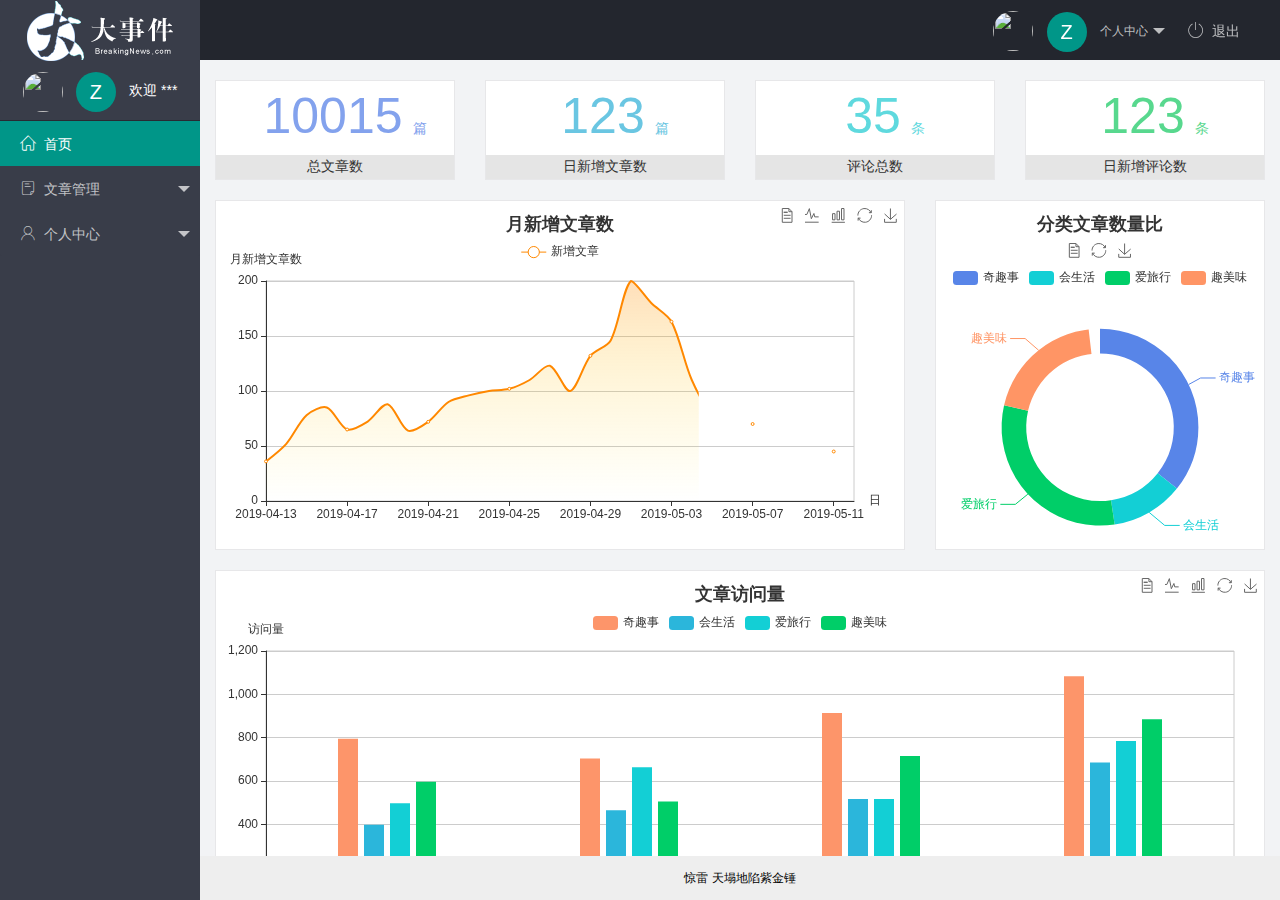
==== commit e259ea20: "完成用户分支" ====
--- a/index.html
+++ b/index.html
@@ -61,9 +61,12 @@
                     <li class="layui-nav-item">
                         <a href="javascript:;"><span class="iconfont icon-user"></span>个人中心</a>
                         <dl class="layui-nav-child">
-                            <dd><a href="javascript:;"><i class="layui-icon layui-icon-app"></i>基本资料</a></dd>
-                            <dd><a href="javascript:;"><i class="layui-icon layui-icon-app"></i>更换头像</a></dd>
-                            <dd><a href="javascript:;"><i class="layui-icon layui-icon-app"></i>重置密码</a></dd>
+                            <dd><a href="/user/user_info.html" target="fm"><i
+                                        class="layui-icon layui-icon-app"></i>基本资料</a></dd>
+                            <dd><a href="/user/user_avatar.html" target="fm"><i
+                                        class="layui-icon layui-icon-app"></i>更换头像</a></dd>
+                            <dd><a href="/user/user_pwd.html" target="fm"><i
+                                        class="layui-icon layui-icon-app"></i>重置密码</a></dd>
                         </dl>
                     </li>
                 </ul>
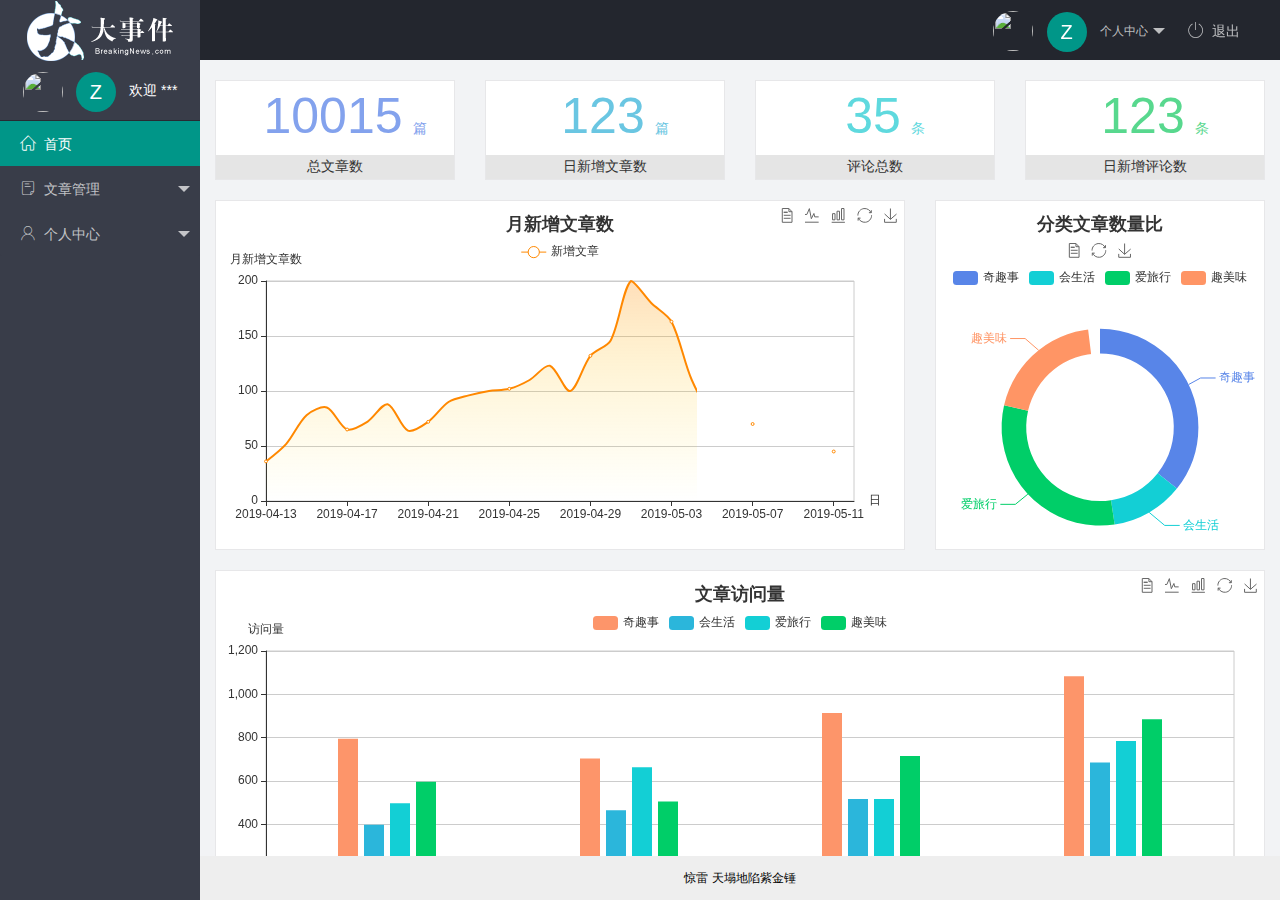
==== commit 503d791e: "设置头部区域" ====
--- a/index.html
+++ b/index.html
@@ -27,9 +27,9 @@
                         个人中心
                     </a>
                     <dl class="layui-nav-child">
-                        <dd><a href="">基本资料</a></dd>
-                        <dd><a href="">更换头像</a></dd>
-                        <dd><a href="">重置密码</a></dd>
+                        <dd><a href="/user/user_info.html" target="fm">基本资料</a></dd>
+                        <dd><a href="/user/user_avatar.html" target="fm">更换头像</a></dd>
+                        <dd><a href="/user/user_pwd.html" target="fm">重置密码</a></dd>
                     </dl>
                 </li>
                 <li class="layui-nav-item" lay-header-event="menuRight" lay-unselect>
@@ -61,12 +61,9 @@
                     <li class="layui-nav-item">
                         <a href="javascript:;"><span class="iconfont icon-user"></span>个人中心</a>
                         <dl class="layui-nav-child">
-                            <dd><a href="/user/user_info.html" target="fm"><i
-                                        class="layui-icon layui-icon-app"></i>基本资料</a></dd>
-                            <dd><a href="/user/user_avatar.html" target="fm"><i
-                                        class="layui-icon layui-icon-app"></i>更换头像</a></dd>
-                            <dd><a href="/user/user_pwd.html" target="fm"><i
-                                        class="layui-icon layui-icon-app"></i>重置密码</a></dd>
+                            <dd><a href="javascript:;"><i class="layui-icon layui-icon-app"></i>基本资料</a></dd>
+                            <dd><a href="javascript:;"><i class="layui-icon layui-icon-app"></i>更换头像</a></dd>
+                            <dd><a href="javascript:;"><i class="layui-icon layui-icon-app"></i>重置密码</a></dd>
                         </dl>
                     </li>
                 </ul>
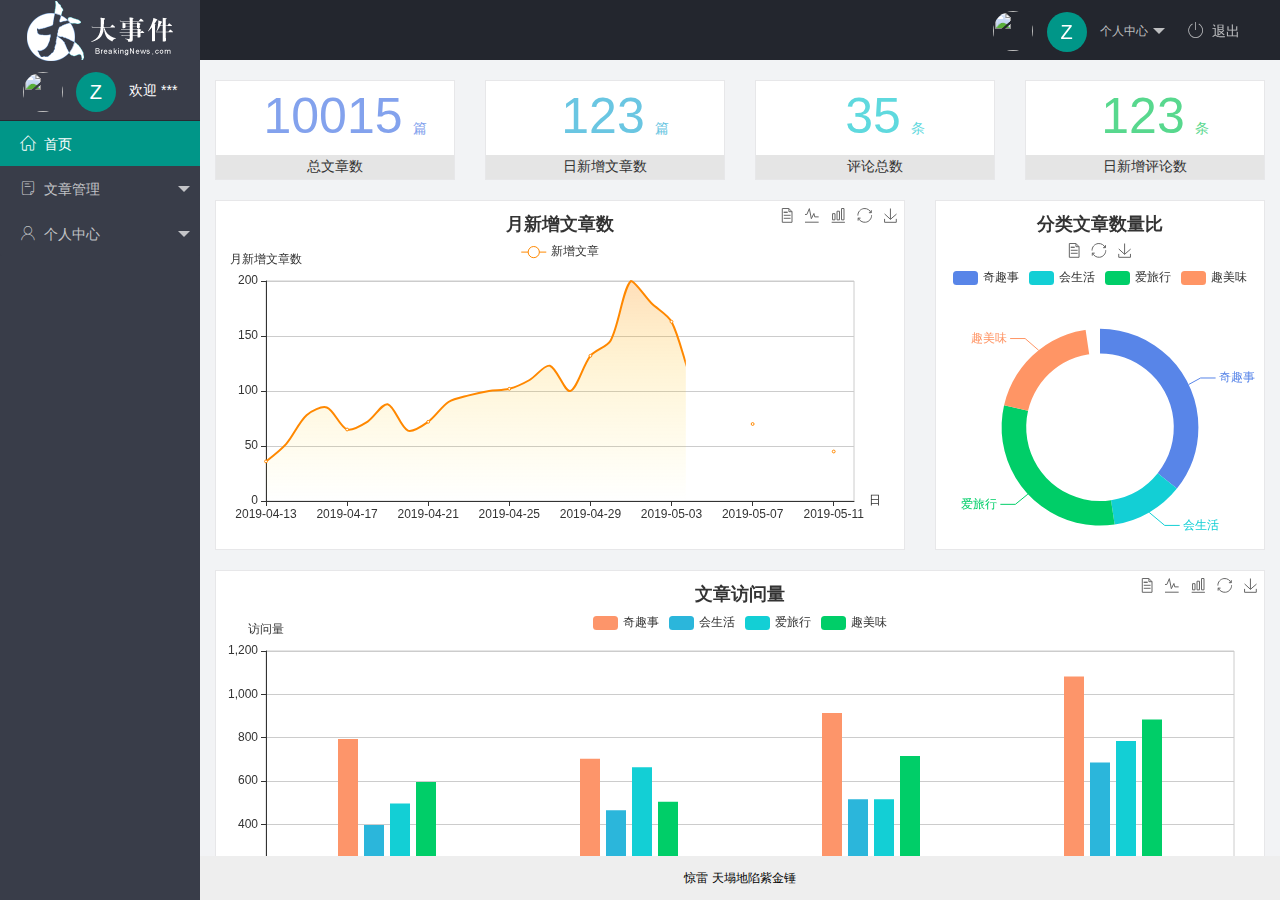
==== commit a89f122d: "Merge branch 'user'" ====
--- a/index.html
+++ b/index.html
@@ -61,9 +61,12 @@
                     <li class="layui-nav-item">
                         <a href="javascript:;"><span class="iconfont icon-user"></span>个人中心</a>
                         <dl class="layui-nav-child">
-                            <dd><a href="javascript:;"><i class="layui-icon layui-icon-app"></i>基本资料</a></dd>
-                            <dd><a href="javascript:;"><i class="layui-icon layui-icon-app"></i>更换头像</a></dd>
-                            <dd><a href="javascript:;"><i class="layui-icon layui-icon-app"></i>重置密码</a></dd>
+                            <dd><a href="/user/user_info.html" target="fm"><i
+                                        class="layui-icon layui-icon-app"></i>基本资料</a></dd>
+                            <dd><a href="/user/user_avatar.html" target="fm"><i
+                                        class="layui-icon layui-icon-app"></i>更换头像</a></dd>
+                            <dd><a href="/user/user_pwd.html" target="fm"><i
+                                        class="layui-icon layui-icon-app"></i>重置密码</a></dd>
                         </dl>
                     </li>
                 </ul>
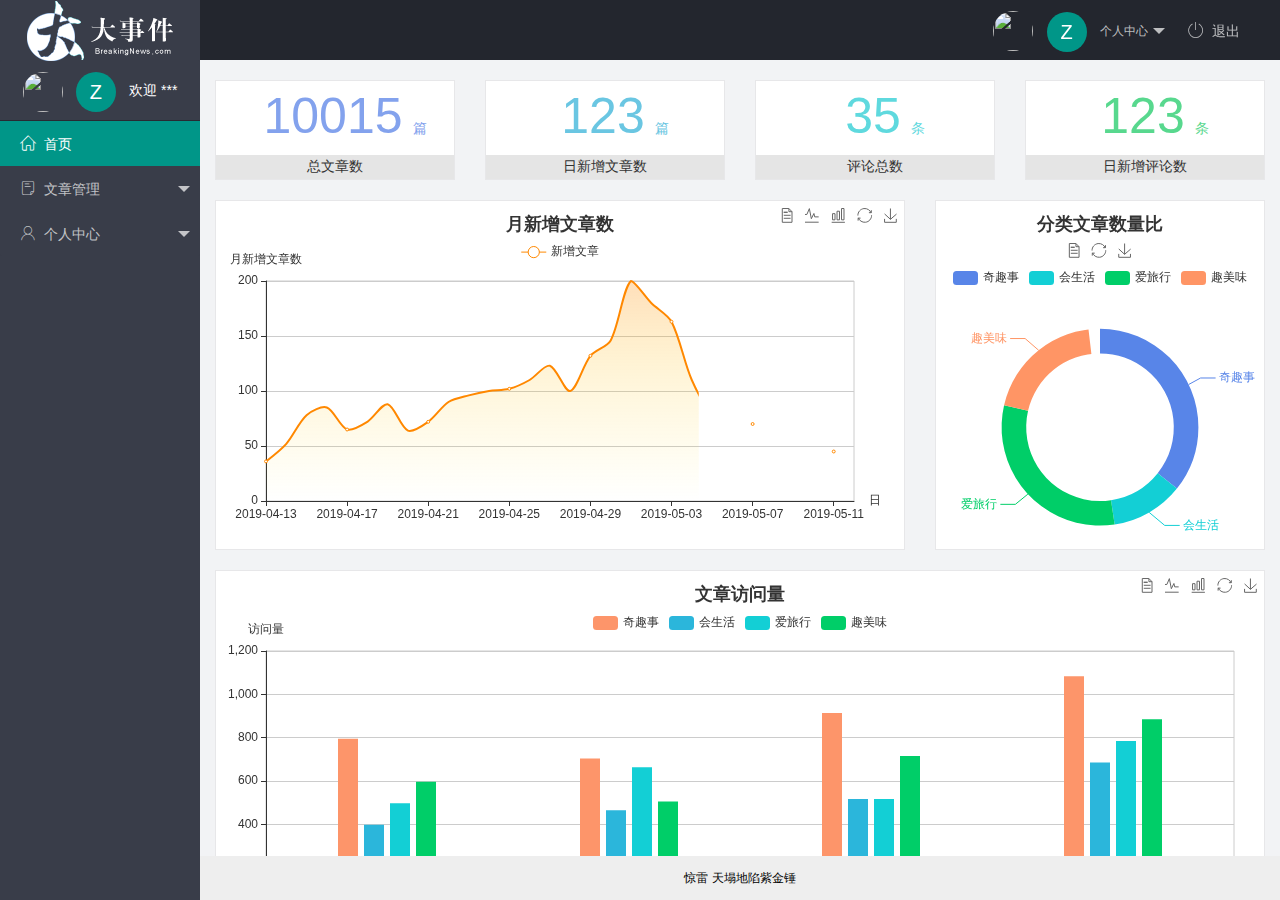
==== commit 5a62daf3: "完成文章管理相关功能的开发" ====
--- a/index.html
+++ b/index.html
@@ -27,9 +27,9 @@
                         个人中心
                     </a>
                     <dl class="layui-nav-child">
-                        <dd><a href="/user/user_info.html" target="fm">基本资料</a></dd>
-                        <dd><a href="/user/user_avatar.html" target="fm">更换头像</a></dd>
-                        <dd><a href="/user/user_pwd.html" target="fm">重置密码</a></dd>
+                        <dd><a href="">基本资料</a></dd>
+                        <dd><a href="">更换头像</a></dd>
+                        <dd><a href="">重置密码</a></dd>
                     </dl>
                 </li>
                 <li class="layui-nav-item" lay-header-event="menuRight" lay-unselect>
@@ -53,9 +53,12 @@
                     <li class="layui-nav-item">
                         <a class="" href="javascript:;"><span class="iconfont icon-16"></span>文章管理</a>
                         <dl class="layui-nav-child">
-                            <dd><a href="javascript:;"><i class="layui-icon layui-icon-app"></i>文章类别</a></dd>
-                            <dd><a href="javascript:;"><i class="layui-icon layui-icon-app"></i>文章列表</a></dd>
-                            <dd><a href="javascript:;"><i class="layui-icon layui-icon-app"></i>发布文章</a></dd>
+                            <dd><a href="/assets/article/article.html" target="fm"><i
+                                        class="layui-icon layui-icon-app"></i>文章类别</a></dd>
+                            <dd id="art_list"><a href="/assets/article/art_list.html" target="fm"><i
+                                        class="layui-icon layui-icon-app"></i>文章列表</a></dd>
+                            <dd><a href="/assets/article/art_pub.html" target="fm"><i
+                                        class="layui-icon layui-icon-app"></i>发布文章</a></dd>
                         </dl>
                     </li>
                     <li class="layui-nav-item">
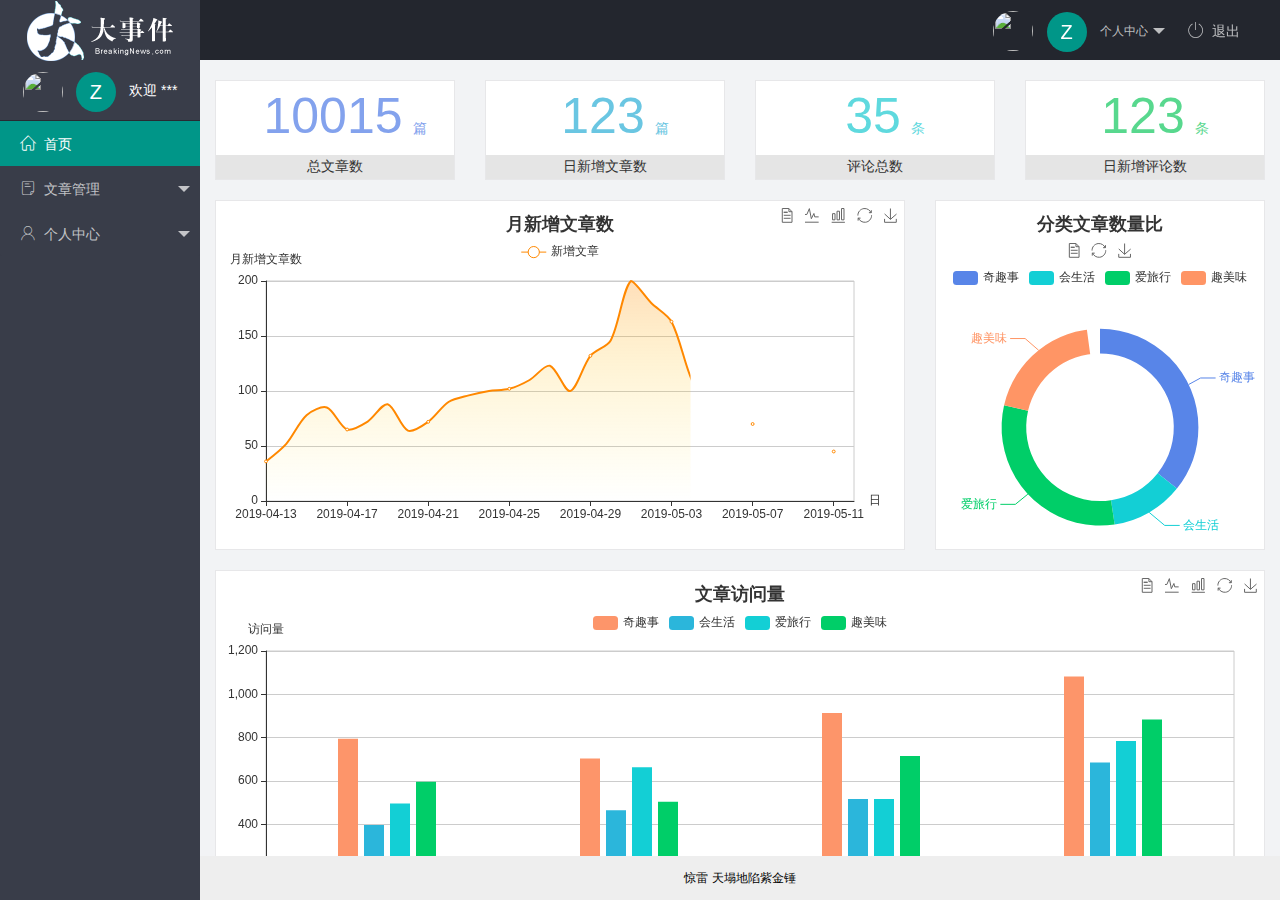
==== commit f39ac88b: "Merge branch 'article'" ====
--- a/index.html
+++ b/index.html
@@ -27,9 +27,9 @@
                         个人中心
                     </a>
                     <dl class="layui-nav-child">
-                        <dd><a href="">基本资料</a></dd>
-                        <dd><a href="">更换头像</a></dd>
-                        <dd><a href="">重置密码</a></dd>
+                        <dd><a href="/user/user_info.html" target="fm">基本资料</a></dd>
+                        <dd><a href="/user/user_avatar.html" target="fm">更换头像</a></dd>
+                        <dd><a href="/user/user_pwd.html" target="fm">重置密码</a></dd>
                     </dl>
                 </li>
                 <li class="layui-nav-item" lay-header-event="menuRight" lay-unselect>
